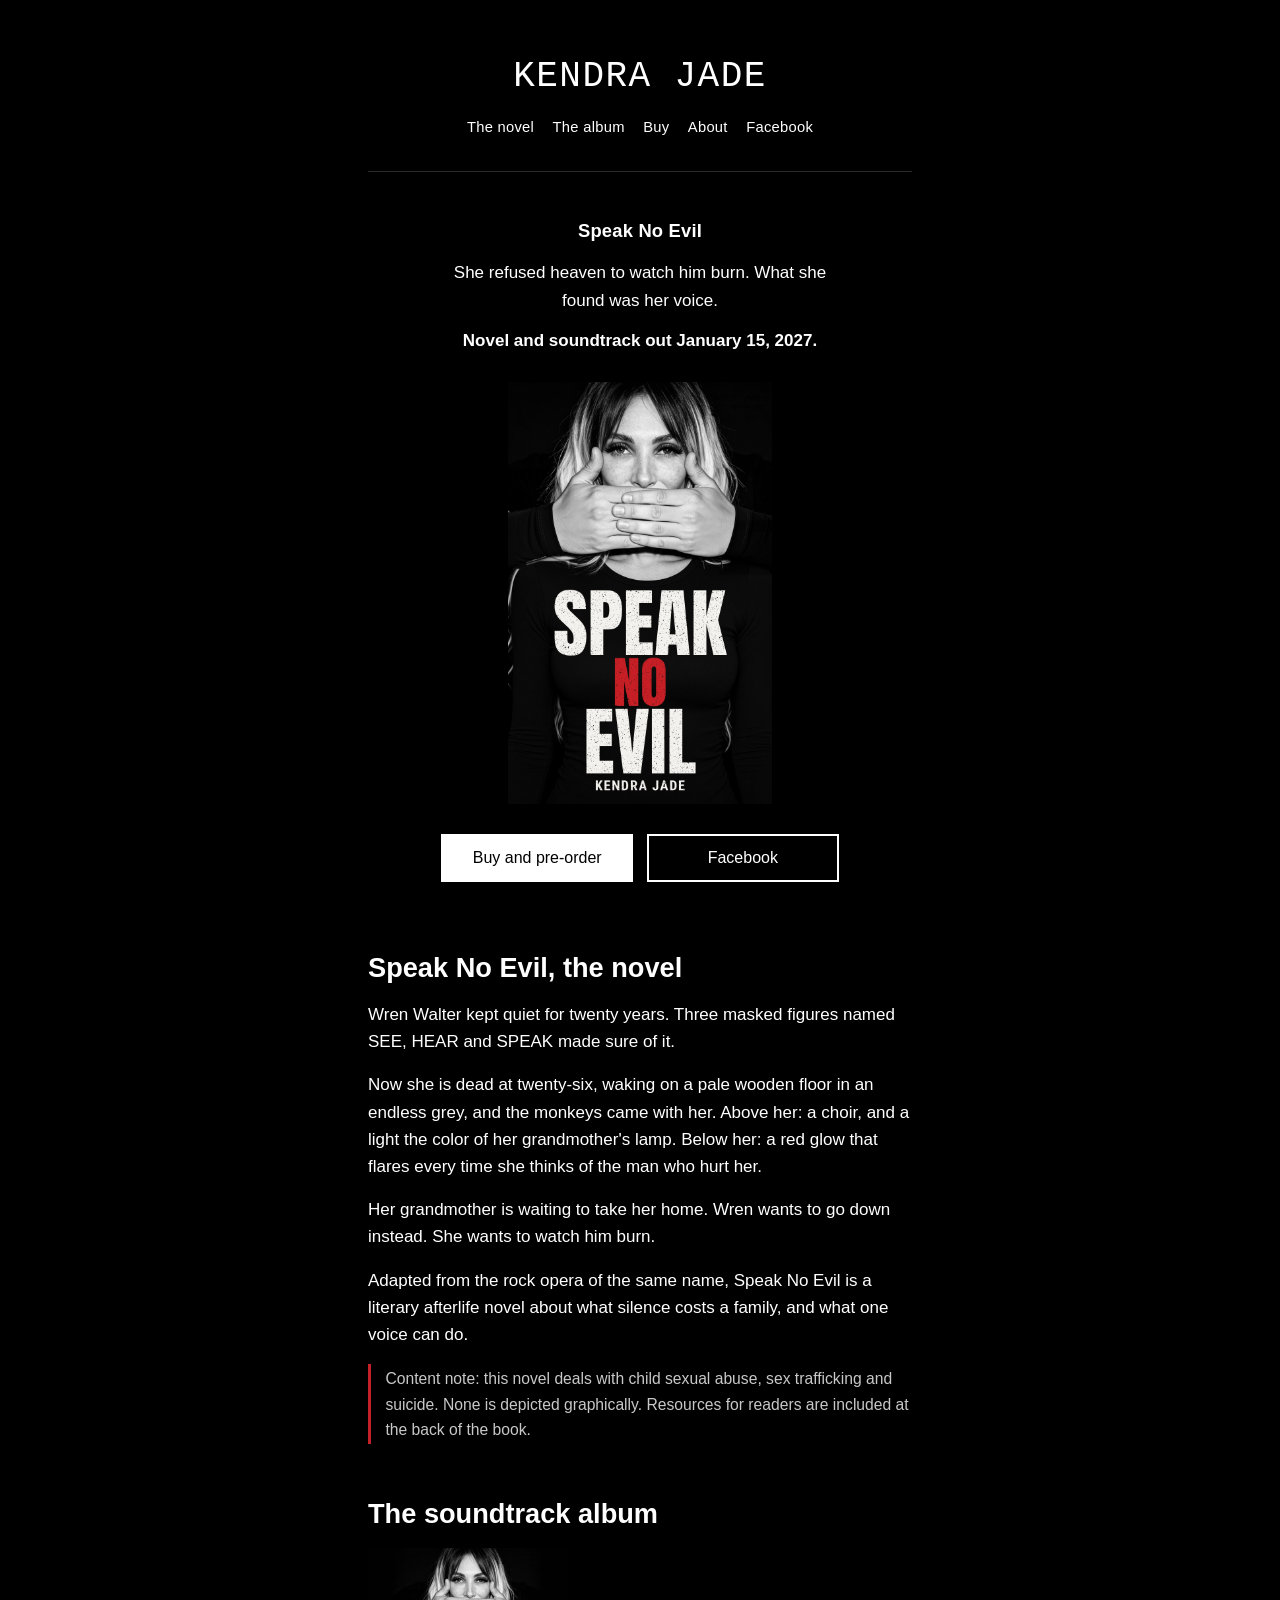
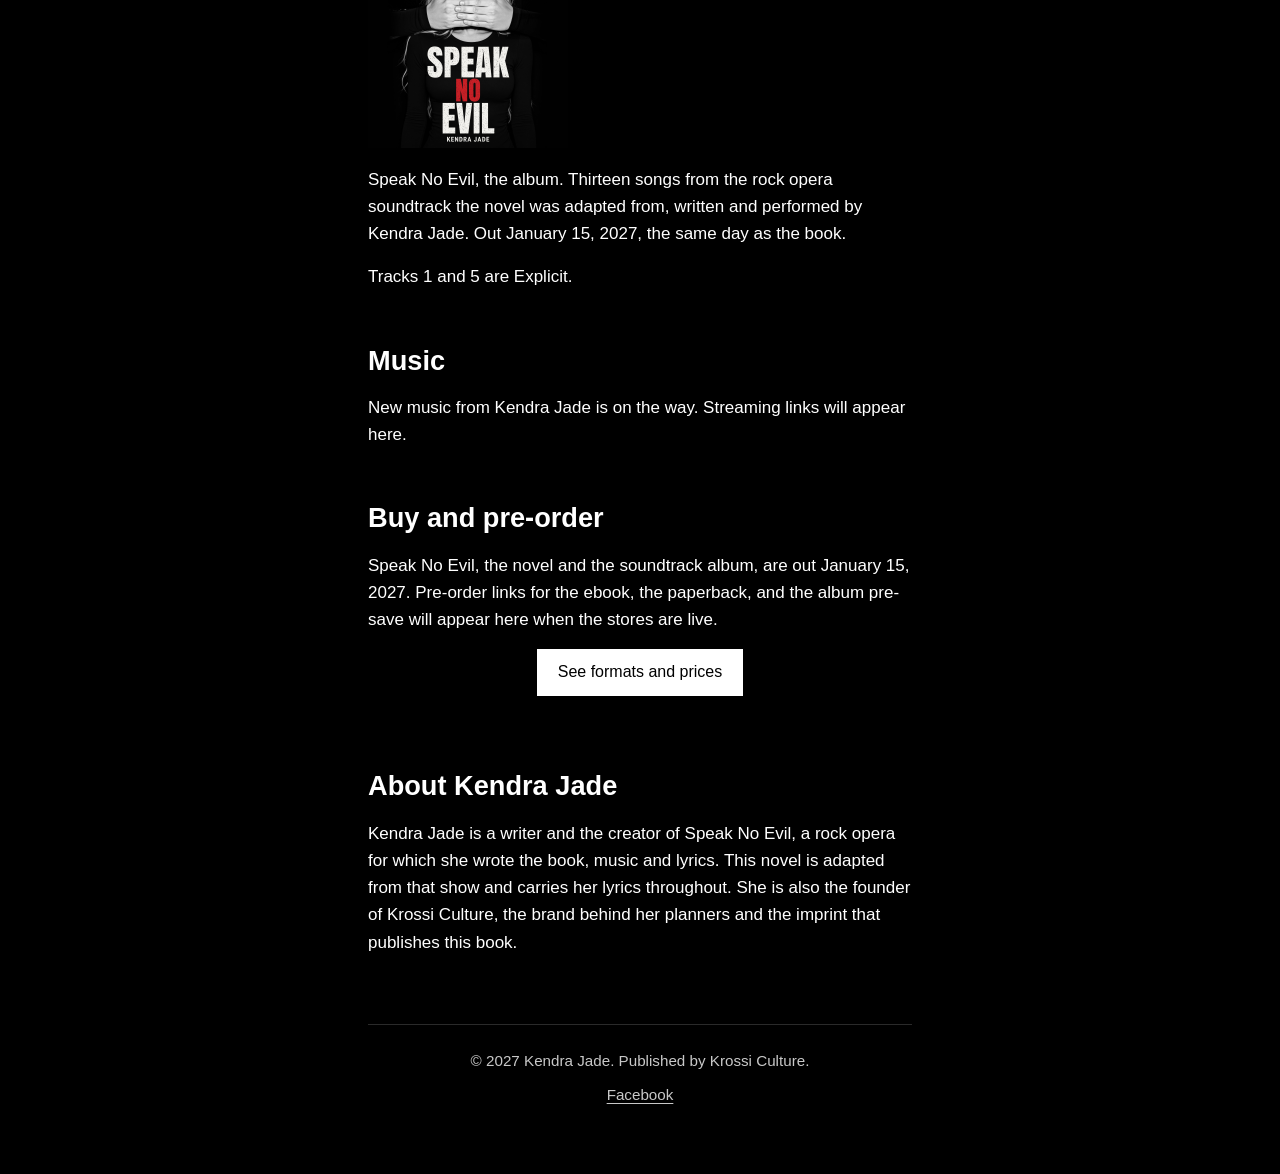
==== index.html @ 90886db9 "Add the Kendra Jade Speak No Evil static site" ====
<!DOCTYPE html>
<html lang="en">
<head>
  <meta charset="utf-8">
  <meta name="viewport" content="width=device-width, initial-scale=1">
  <title>Kendra Jade | Speak No Evil, Novel and Soundtrack</title>
  <meta name="description" content="Speak No Evil by Kendra Jade: a literary afterlife novel and the rock opera soundtrack album it came from. Ebook, paperback and album out January 15, 2027.">
  <meta name="author" content="Kendra Jade">
  <link rel="canonical" href="https://kendrajadeofficial.com/">

  <meta property="og:site_name" content="Kendra Jade | Speak No Evil, Novel and Soundtrack">
  <meta property="og:title" content="Kendra Jade | Speak No Evil, Novel and Soundtrack">
  <meta property="og:type" content="website">
  <meta property="og:description" content="Speak No Evil by Kendra Jade: a literary afterlife novel and the rock opera soundtrack album it came from. Ebook, paperback and album out January 15, 2027.">
  <meta property="og:url" content="https://kendrajadeofficial.com/">
  <meta property="og:image" content="https://kendrajadeofficial.com/images/og-image.jpg">
  <meta property="og:image:type" content="image/jpeg">
  <meta property="og:image:width" content="1200">
  <meta property="og:image:height" content="630">
  <meta property="og:image:alt" content="Book cover for Speak No Evil by Kendra Jade: a black-and-white photo of a woman in a black long-sleeve top with her hands over her mouth, and a red NO.">
  <meta property="og:locale" content="en_US">

  <meta name="twitter:card" content="summary_large_image">
  <meta name="twitter:title" content="Kendra Jade | Speak No Evil, Novel and Soundtrack">
  <meta name="twitter:description" content="Speak No Evil by Kendra Jade: a literary afterlife novel and the rock opera soundtrack album it came from. Ebook, paperback and album out January 15, 2027.">
  <meta name="twitter:image" content="https://kendrajadeofficial.com/images/og-image.jpg">
  <meta name="twitter:image:alt" content="Book cover for Speak No Evil by Kendra Jade: a black-and-white photo of a woman in a black long-sleeve top with her hands over her mouth, and a red NO.">

  <link rel="icon" href="favicon.ico" sizes="any">
  <link rel="icon" href="images/favicon.svg" type="image/svg+xml">
  <link rel="icon" href="images/favicon-32.png" type="image/png" sizes="32x32">
  <link rel="apple-touch-icon" href="images/apple-touch-icon.png">
  <link rel="manifest" href="site.webmanifest">
  <meta name="theme-color" content="#000000">

  <link rel="stylesheet" href="css/styles.css">

  <script type="application/ld+json">
  {
    "@context": "https://schema.org",
    "@graph": [
      {
        "@type": "Person",
        "@id": "https://kendrajadeofficial.com/#kendra-jade",
        "name": "Kendra Jade",
        "jobTitle": "Writer",
        "description": "Kendra Jade is a writer and the creator of Speak No Evil, a rock opera for which she wrote the book, music and lyrics.",
        "url": "https://kendrajadeofficial.com/",
        "sameAs": [
          "https://www.facebook.com/kendrajadeofficial"
        ],
        "worksFor": {
          "@id": "https://kendrajadeofficial.com/#krossi-culture"
        }
      },
      {
        "@type": "Organization",
        "@id": "https://kendrajadeofficial.com/#krossi-culture",
        "name": "Krossi Culture",
        "url": "https://kendrajadeofficial.com/"
      },
      {
        "@type": "Book",
        "@id": "https://kendrajadeofficial.com/#book",
        "name": "Speak No Evil",
        "author": {
          "@id": "https://kendrajadeofficial.com/#kendra-jade"
        },
        "publisher": {
          "@id": "https://kendrajadeofficial.com/#krossi-culture"
        },
        "datePublished": "2027-01-15",
        "inLanguage": "en",
        "bookFormat": ["EBook", "Paperback"],
        "genre": [
          "Literary fiction",
          "Visionary and metaphysical fiction"
        ],
        "description": "A literary afterlife novel about what silence costs a family, and what one voice can do. Adapted from the rock opera of the same name by Kendra Jade.",
        "image": "https://kendrajadeofficial.com/images/cover.jpg",
        "url": "https://kendrajadeofficial.com/"
      },
      {
        "@type": "MusicAlbum",
        "@id": "https://kendrajadeofficial.com/#album",
        "name": "Speak No Evil",
        "byArtist": {
          "@id": "https://kendrajadeofficial.com/#kendra-jade"
        },
        "datePublished": "2027-01-15",
        "numTracks": 13,
        "inLanguage": "en",
        "description": "Thirteen songs from the rock opera soundtrack the novel was adapted from, written and performed by Kendra Jade.",
        "image": "https://kendrajadeofficial.com/images/album.jpg",
        "url": "https://kendrajadeofficial.com/#album",
        "albumRelease": {
          "@type": "MusicRelease",
          "name": "Speak No Evil",
          "datePublished": "2027-01-15"
        }
      },
      {
        "@type": "WebSite",
        "@id": "https://kendrajadeofficial.com/#website",
        "name": "Kendra Jade | Speak No Evil, Novel and Soundtrack",
        "url": "https://kendrajadeofficial.com/",
        "publisher": {
          "@id": "https://kendrajadeofficial.com/#kendra-jade"
        },
        "inLanguage": "en"
      },
      {
        "@type": "WebPage",
        "@id": "https://kendrajadeofficial.com/#webpage",
        "url": "https://kendrajadeofficial.com/",
        "name": "Kendra Jade | Speak No Evil, Novel and Soundtrack",
        "isPartOf": {
          "@id": "https://kendrajadeofficial.com/#website"
        },
        "about": [
          { "@id": "https://kendrajadeofficial.com/#book" },
          { "@id": "https://kendrajadeofficial.com/#album" },
          { "@id": "https://kendrajadeofficial.com/#kendra-jade" }
        ],
        "description": "Speak No Evil by Kendra Jade: a literary afterlife novel and the rock opera soundtrack album it came from. Ebook, paperback and album out January 15, 2027.",
        "primaryImageOfPage": {
          "@type": "ImageObject",
          "url": "https://kendrajadeofficial.com/images/og-image.jpg"
        }
      }
    ]
  }
  </script>
</head>
<body>
  <a class="skip" href="#main">Skip to content</a>
  <div class="wrap">
    <header class="site-header">
      <a class="logo" href="./">Kendra Jade</a>
      <nav class="nav" aria-label="Primary">
        <a href="#novel">The novel</a>
        <a href="#album">The album</a>
        <a href="shop/">Buy</a>
        <a href="#about">About</a>
        <a href="https://www.facebook.com/kendrajadeofficial" rel="me noopener noreferrer" target="_blank">Facebook</a>
      </nav>
    </header>

    <main id="main">
      <header class="hero">
        <h1>Speak No Evil</h1>
        <p class="tagline">She refused heaven to watch him burn. What she found was her voice.</p>
        <p class="date-line">Novel and soundtrack out January 15, 2027.</p>
        <figure class="cover">
          <img src="images/cover.jpg" width="1600" height="2560" alt="Book cover for Speak No Evil by Kendra Jade: a black-and-white photo of a woman in a black long-sleeve top with her hands over her mouth, and a red NO.">
        </figure>
      </header>

      <div class="actions">
        <a class="btn" href="shop/">Buy and pre-order</a>
        <a class="btn btn-ghost" href="https://www.facebook.com/kendrajadeofficial" rel="me noopener noreferrer" target="_blank">Facebook</a>
      </div>

      <section id="novel" aria-labelledby="novel-title">
        <h2 id="novel-title">Speak No Evil, the novel</h2>
        <p>Wren Walter kept quiet for twenty years. Three masked figures named SEE, HEAR and SPEAK made sure of it.</p>
        <p>Now she is dead at twenty-six, waking on a pale wooden floor in an endless grey, and the monkeys came with her. Above her: a choir, and a light the color of her grandmother's lamp. Below her: a red glow that flares every time she thinks of the man who hurt her.</p>
        <p>Her grandmother is waiting to take her home. Wren wants to go down instead. She wants to watch him burn.</p>
        <p>Adapted from the rock opera of the same name, Speak No Evil is a literary afterlife novel about what silence costs a family, and what one voice can do.</p>
        <p class="note">Content note: this novel deals with child sexual abuse, sex trafficking and suicide. None is depicted graphically. Resources for readers are included at the back of the book.</p>
      </section>

      <section id="album" aria-labelledby="album-title">
        <h2 id="album-title">The soundtrack album</h2>
        <div class="album-block">
          <img class="album-art" src="images/album.jpg" width="1600" height="1600" alt="Album cover for Speak No Evil by Kendra Jade: a black-and-white photo of a woman in a black long-sleeve top with her hands over her mouth, and a red NO.">
          <div>
            <p>Speak No Evil, the album. Thirteen songs from the rock opera soundtrack the novel was adapted from, written and performed by Kendra Jade. Out January 15, 2027, the same day as the book.</p>
            <p>Tracks 1 and 5 are Explicit.</p>
          </div>
        </div>
      </section>

      <section id="music" aria-labelledby="music-title">
        <h2 id="music-title">Music</h2>
        <p>New music from Kendra Jade is on the way. Streaming links will appear here.</p>
      </section>

      <section id="buy" aria-labelledby="buy-title">
        <h2 id="buy-title">Buy and pre-order</h2>
        <p>Speak No Evil, the novel and the soundtrack album, are out January 15, 2027. Pre-order links for the ebook, the paperback, and the album pre-save will appear here when the stores are live.</p>
        <div class="actions">
          <a class="btn" href="shop/">See formats and prices</a>
        </div>
      </section>

      <section id="about" aria-labelledby="about-title">
        <h2 id="about-title">About Kendra Jade</h2>
        <p>Kendra Jade is a writer and the creator of Speak No Evil, a rock opera for which she wrote the book, music and lyrics. This novel is adapted from that show and carries her lyrics throughout. She is also the founder of Krossi Culture, the brand behind her planners and the imprint that publishes this book.</p>
      </section>
    </main>

    <footer class="site-footer">
      <p>&copy; 2027 Kendra Jade. Published by Krossi Culture.</p>
      <p><a href="https://www.facebook.com/kendrajadeofficial" rel="me noopener noreferrer" target="_blank">Facebook</a></p>
    </footer>
  </div>
</body>
</html>
---- css/styles.css ----
/* Kendra Jade, Speak No Evil. Static site. No build step. */
:root {
  --bg: #000000;
  --fg: #ffffff;
  --muted: #c8c8c8;
  --rule: #2a2a2a;
  --accent: #c42027;
  --btn-bg: #ffffff;
  --btn-fg: #000000;
  --font-display: "Lucida Console", "Courier New", ui-monospace, monospace;
  --font-body: -apple-system, BlinkMacSystemFont, "Segoe UI", Roboto, "Helvetica Neue", Arial, sans-serif, "Apple Color Emoji", "Segoe UI Emoji";
  --measure: 38rem;
  --cover-width: 15.5rem;
  --pad-x: 1.5rem;
  --pad-y: 3rem;
}

*,
*::before,
*::after {
  box-sizing: border-box;
}

html {
  font-size: 100%;
  -webkit-text-size-adjust: 100%;
  scroll-behavior: smooth;
}

body {
  margin: 0;
  background: var(--bg);
  color: var(--fg);
  font-family: var(--font-body);
  font-size: 1.0625rem;
  line-height: 1.6;
  min-height: 100vh;
}

img {
  max-width: 100%;
  height: auto;
  display: block;
}

a {
  color: var(--fg);
  text-underline-offset: 0.18em;
}

a:hover {
  color: var(--accent);
}

a:focus-visible,
button:focus-visible {
  outline: 2px solid var(--fg);
  outline-offset: 3px;
}

.skip {
  position: absolute;
  left: 0.75rem;
  top: -6rem;
  background: var(--fg);
  color: var(--bg);
  padding: 0.5rem 0.85rem;
  z-index: 20;
}

.skip:focus {
  top: 0.75rem;
}

.wrap {
  width: 100%;
  max-width: var(--measure);
  margin: 0 auto;
  padding: var(--pad-y) var(--pad-x);
}

.site-header {
  display: flex;
  flex-direction: column;
  align-items: center;
  gap: 1.15rem;
  padding-bottom: 2rem;
  border-bottom: 1px solid var(--rule);
}

.logo {
  font-family: var(--font-display);
  font-size: clamp(1.65rem, 6vw, 2.25rem);
  font-weight: 400;
  letter-spacing: 0.04em;
  text-decoration: none;
  text-transform: uppercase;
  color: var(--fg);
  line-height: 1.15;
  text-align: center;
}

.logo:hover {
  color: var(--fg);
}

.nav {
  display: flex;
  flex-wrap: wrap;
  justify-content: center;
  gap: 0.35rem 1.15rem;
  font-size: 0.92rem;
}

.nav a {
  text-decoration: none;
  letter-spacing: 0.02em;
}

.nav a:hover,
.nav a[aria-current="page"] {
  text-decoration: underline;
}

.hero {
  display: flex;
  flex-direction: column;
  align-items: center;
  text-align: center;
  padding: 2.75rem 0 0.5rem;
  gap: 0.85rem;
}

.hero h1 {
  margin: 0;
  font-family: var(--font-body);
  font-size: 1.15rem;
  font-weight: 600;
  letter-spacing: 0.01em;
}

.tagline {
  margin: 0;
  max-width: 26rem;
}

.date-line {
  margin: 0;
  font-weight: 600;
}

.cover {
  width: var(--cover-width);
  margin: 0.85rem auto 0.4rem;
}

.cover img {
  width: 100%;
  box-shadow: 0 12px 40px rgba(0, 0, 0, 0.55);
}

.actions {
  display: flex;
  flex-direction: column;
  align-items: center;
  gap: 0.85rem;
  margin: 1rem 0 2.25rem;
}

.btn {
  display: inline-block;
  background: var(--btn-bg);
  color: var(--btn-fg);
  text-decoration: none;
  font-size: 1rem;
  line-height: 1.3;
  padding: 0.7rem 1.2rem;
  border: 2px solid var(--btn-bg);
  min-width: 12rem;
  text-align: center;
}

.btn:hover {
  background: transparent;
  color: var(--fg);
}

.btn-ghost {
  background: transparent;
  color: var(--fg);
  border-color: var(--fg);
}

.btn-ghost:hover {
  background: var(--fg);
  color: var(--bg);
}

.btn[aria-disabled="true"],
.soon-btn {
  display: inline-block;
  background: #1a1a1a;
  color: #d0d0d0;
  border: 2px solid #444;
  padding: 0.7rem 1.2rem;
  min-width: 12rem;
  text-align: center;
  cursor: default;
}

section {
  padding: 2rem 0 0.25rem;
}

section h2 {
  margin: 0 0 1rem;
  font-size: 1.7rem;
  line-height: 1.3;
  font-weight: 650;
}

section h3 {
  margin: 1.75rem 0 0.6rem;
  font-size: 1.15rem;
  line-height: 1.35;
}

section p {
  margin: 0 0 1rem;
}

.note {
  color: var(--muted);
  font-size: 0.98rem;
  border-left: 3px solid var(--accent);
  padding: 0.15rem 0 0.15rem 0.9rem;
}

.album-block {
  display: flex;
  flex-direction: column;
  align-items: flex-start;
  gap: 1.15rem;
}

.album-art {
  width: 12.5rem;
  max-width: 70%;
}

.formats {
  display: grid;
  gap: 0.25rem 1rem;
}

.format {
  padding: 1.25rem 0 0.5rem;
  border-top: 1px solid var(--rule);
}

.format:first-of-type {
  border-top: 0;
  padding-top: 0.25rem;
}

.format .meta {
  color: var(--muted);
  margin-bottom: 0.85rem;
}

.soon-list {
  list-style: none;
  margin: 0;
  padding: 0;
  display: flex;
  flex-direction: column;
  gap: 0.6rem;
  align-items: flex-start;
}

.site-footer {
  margin-top: 3rem;
  padding-top: 1.5rem;
  border-top: 1px solid var(--rule);
  text-align: center;
  color: var(--muted);
  font-size: 0.95rem;
}

.site-footer p {
  margin: 0 0 0.65rem;
}

.site-footer a {
  color: var(--muted);
}

.site-footer a:hover {
  color: var(--fg);
}

.not-found {
  text-align: center;
  padding: 4rem 0 2rem;
}

.not-found h1 {
  font-size: 1.8rem;
  margin: 0 0 1rem;
}

@media (min-width: 640px) {
  :root {
    --pad-x: 2rem;
    --pad-y: 3.5rem;
    --cover-width: 16.5rem;
  }

  .actions {
    flex-direction: row;
    justify-content: center;
  }

  .soon-list {
    flex-direction: row;
    flex-wrap: wrap;
  }
}

@media (max-width: 360px) {
  :root {
    --pad-x: 1.15rem;
    --cover-width: 13.5rem;
  }

  section h2 {
    font-size: 1.45rem;
  }
}
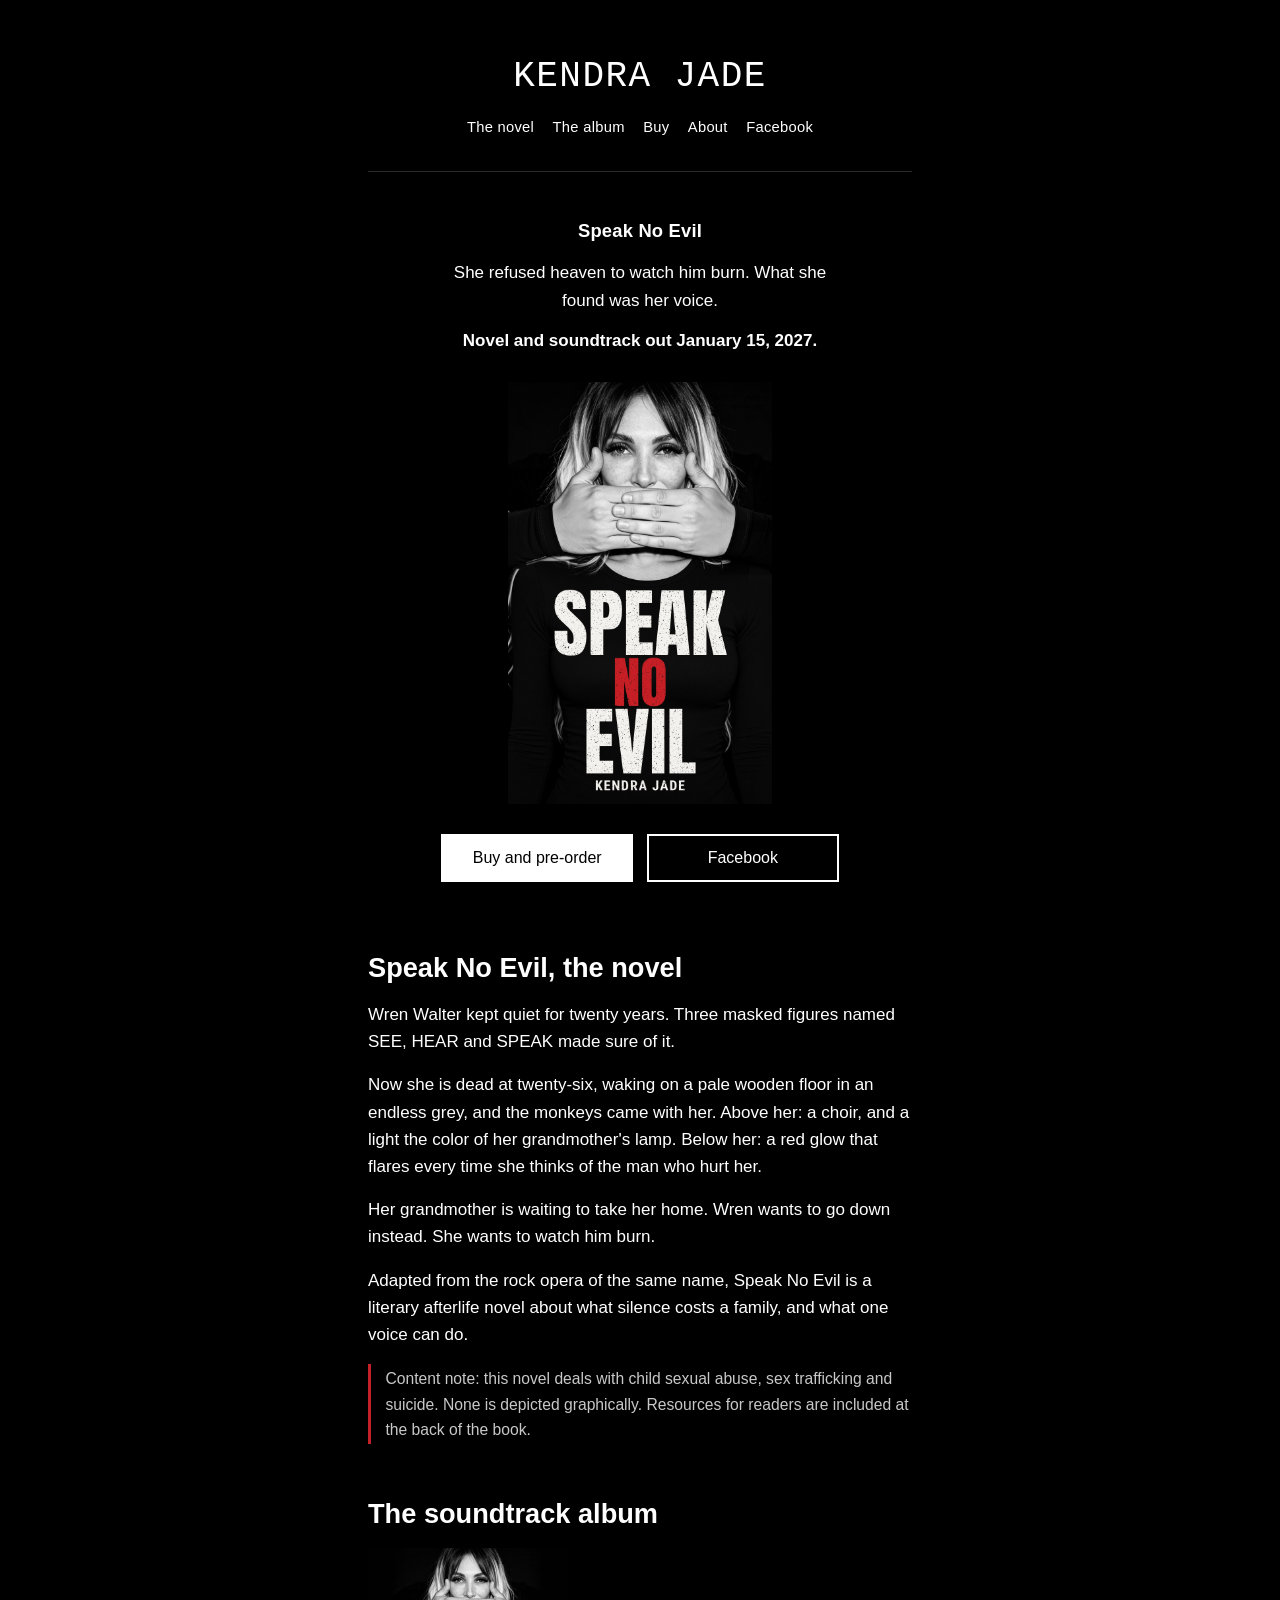
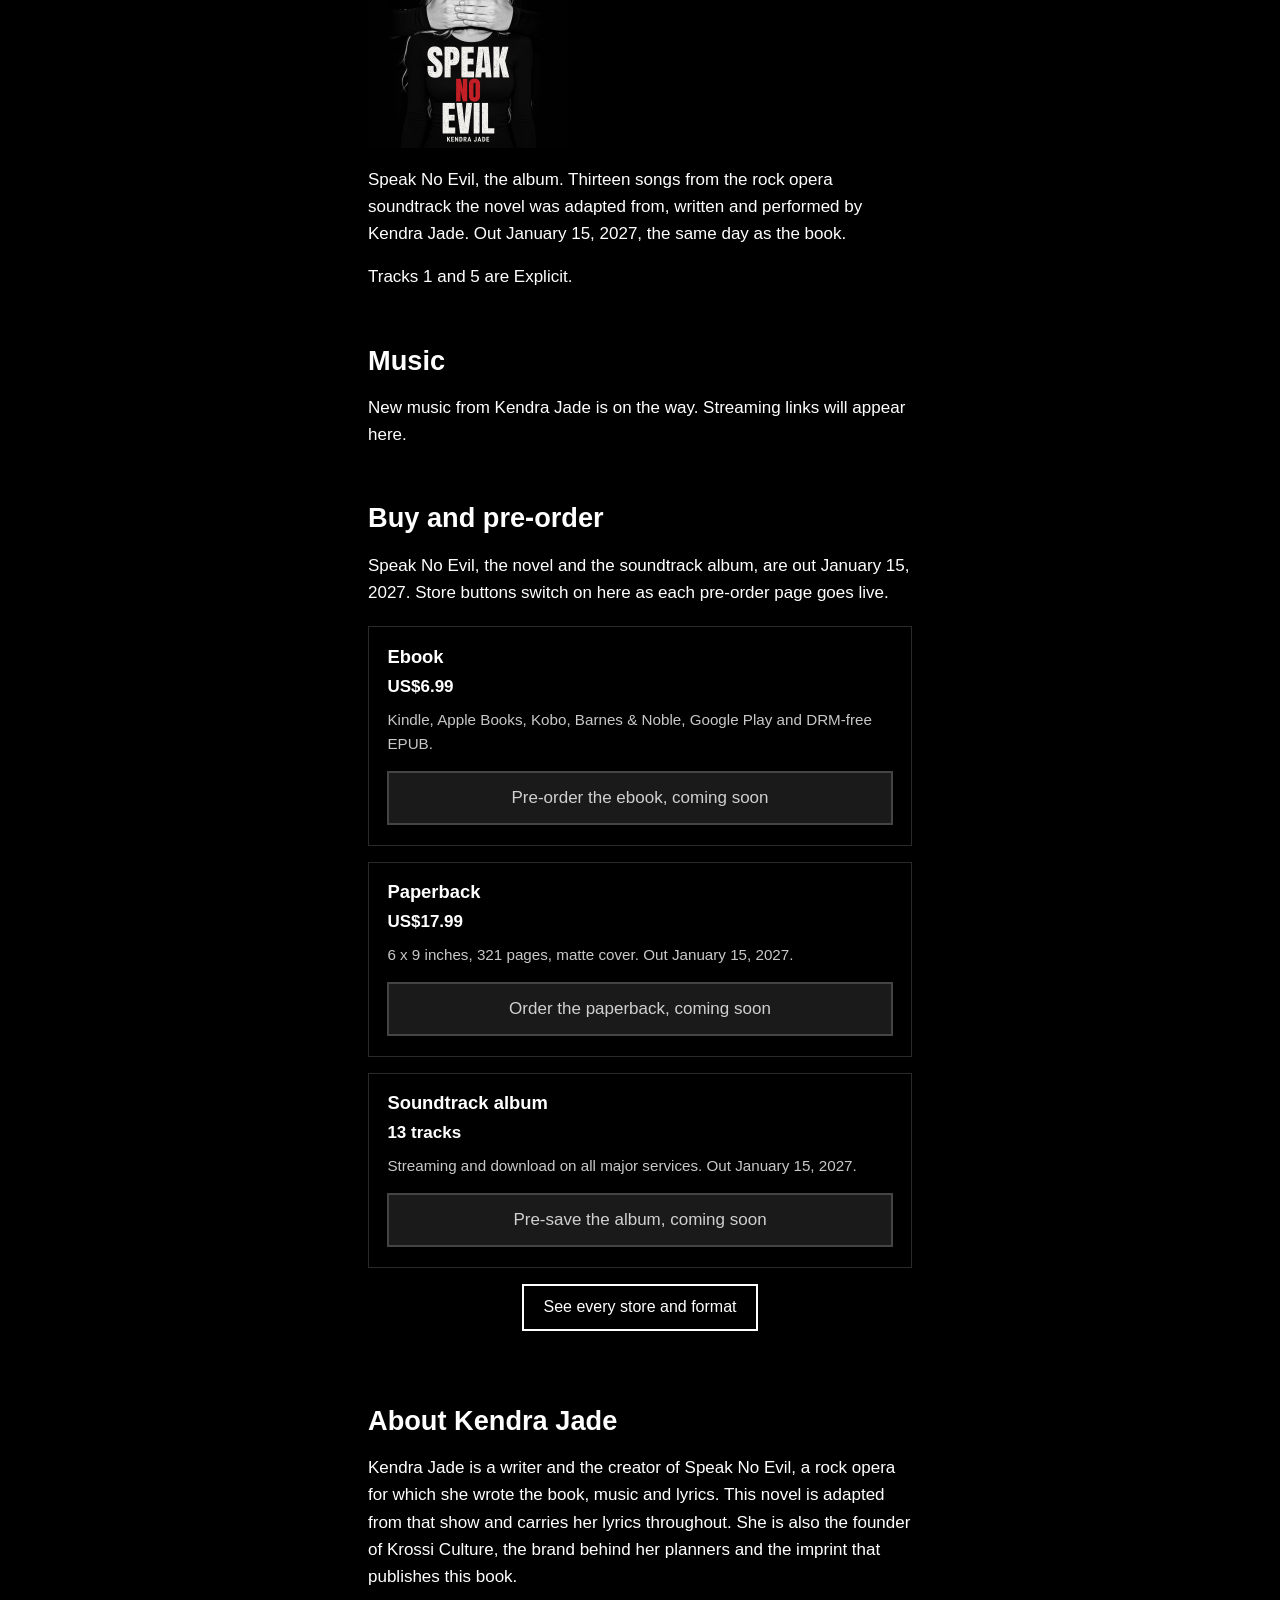
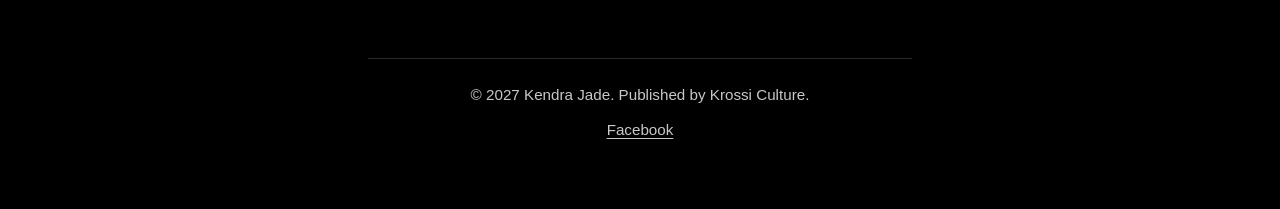
==== commit a571319b: "Add Buy and pre-order cards with coming-soon buttons to the home page" ====
--- a/index.html
+++ b/index.html
@@ -188,9 +188,29 @@
 
       <section id="buy" aria-labelledby="buy-title">
         <h2 id="buy-title">Buy and pre-order</h2>
-        <p>Speak No Evil, the novel and the soundtrack album, are out January 15, 2027. Pre-order links for the ebook, the paperback, and the album pre-save will appear here when the stores are live.</p>
+        <p>Speak No Evil, the novel and the soundtrack album, are out January 15, 2027. Store buttons switch on here as each pre-order page goes live.</p>
+        <div class="buy-grid">
+          <article class="buy-card" aria-labelledby="home-ebook-title">
+            <h3 id="home-ebook-title">Ebook</h3>
+            <p class="price">US$6.99</p>
+            <p class="meta">Kindle, Apple Books, Kobo, Barnes &amp; Noble, Google Play and DRM-free EPUB.</p>
+            <span class="soon-btn" aria-disabled="true">Pre-order the ebook, coming soon</span>
+          </article>
+          <article class="buy-card" aria-labelledby="home-paperback-title">
+            <h3 id="home-paperback-title">Paperback</h3>
+            <p class="price">US$17.99</p>
+            <p class="meta">6 x 9 inches, 321 pages, matte cover. Out January 15, 2027.</p>
+            <span class="soon-btn" aria-disabled="true">Order the paperback, coming soon</span>
+          </article>
+          <article class="buy-card" aria-labelledby="home-album-title">
+            <h3 id="home-album-title">Soundtrack album</h3>
+            <p class="price">13 tracks</p>
+            <p class="meta">Streaming and download on all major services. Out January 15, 2027.</p>
+            <span class="soon-btn" aria-disabled="true">Pre-save the album, coming soon</span>
+          </article>
+        </div>
         <div class="actions">
-          <a class="btn" href="shop/">See formats and prices</a>
+          <a class="btn btn-ghost" href="shop/">See every store and format</a>
         </div>
       </section>
 
--- a/css/styles.css
+++ b/css/styles.css
@@ -278,6 +278,38 @@
   align-items: flex-start;
 }
 
+.buy-grid {
+  display: grid;
+  gap: 1rem;
+  margin: 1.25rem 0 0.5rem;
+}
+
+.buy-card {
+  border: 1px solid var(--rule);
+  padding: 1.1rem 1.15rem 1.25rem;
+}
+
+.buy-card h3 {
+  margin: 0 0 0.2rem;
+}
+
+.buy-card .price {
+  margin: 0 0 0.5rem;
+  font-weight: 650;
+  color: var(--fg);
+}
+
+.buy-card .meta {
+  color: var(--muted);
+  font-size: 0.95rem;
+  margin: 0 0 0.9rem;
+}
+
+.buy-card .soon-btn {
+  width: 100%;
+  min-width: 0;
+}
+
 .site-footer {
   margin-top: 3rem;
   padding-top: 1.5rem;
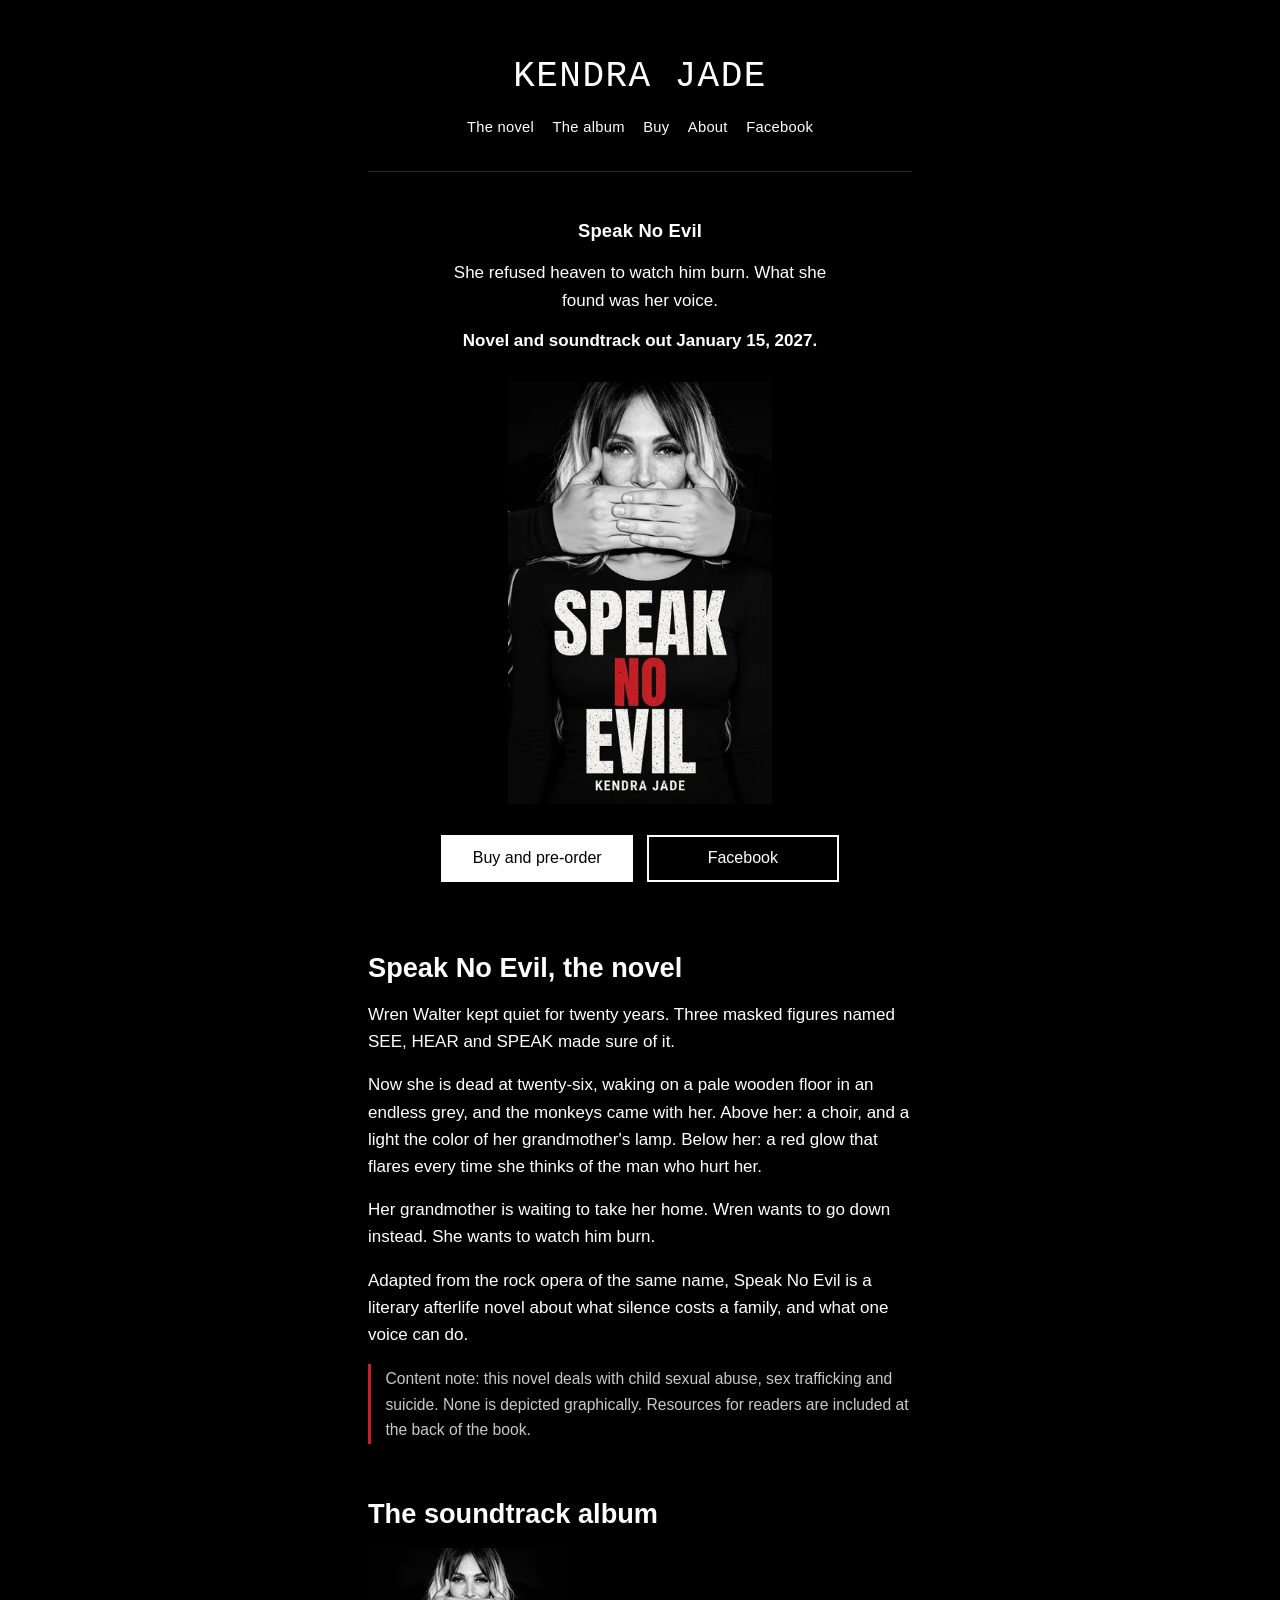
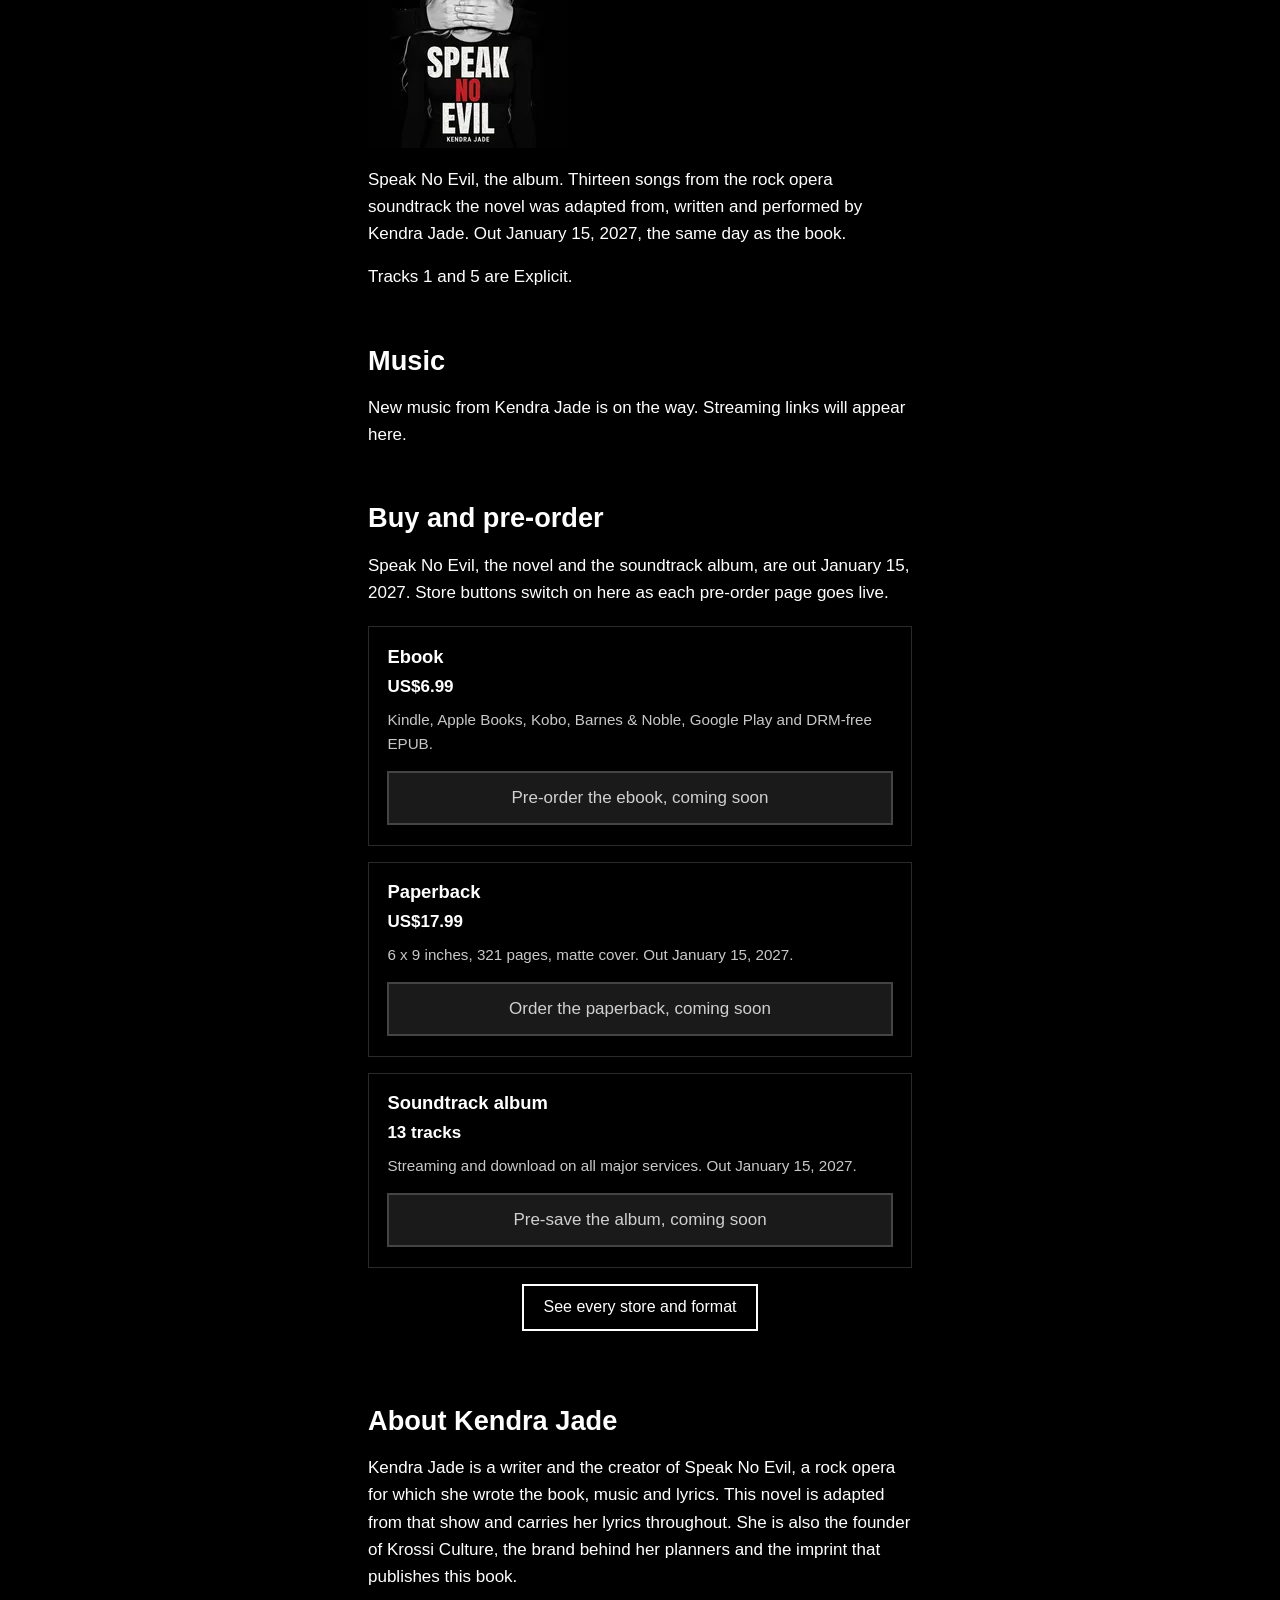
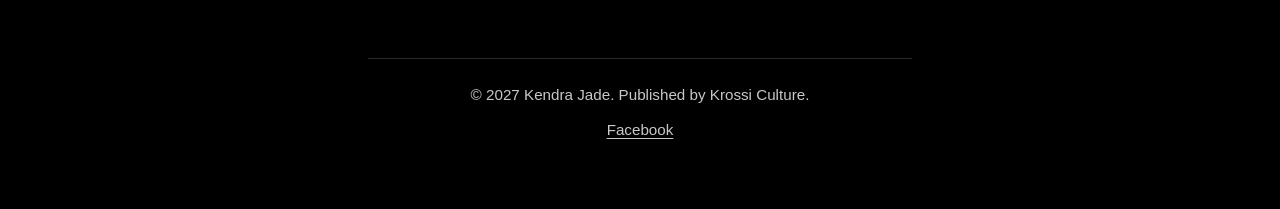
==== commit d025c699: "Technical SEO and performance: responsive WebP images, LCP preload, richer JSON-LD (offers, editions" ====
--- a/index.html
+++ b/index.html
@@ -6,7 +6,9 @@
   <title>Kendra Jade | Speak No Evil, Novel and Soundtrack</title>
   <meta name="description" content="Speak No Evil by Kendra Jade: a literary afterlife novel and the rock opera soundtrack album it came from. Ebook, paperback and album out January 15, 2027.">
   <meta name="author" content="Kendra Jade">
+  <meta name="robots" content="index, follow, max-image-preview:large, max-snippet:-1, max-video-preview:-1">
   <link rel="canonical" href="https://kendrajadeofficial.com/">
+  <link rel="preload" as="image" type="image/webp" imagesrcset="images/cover-360.webp 360w, images/cover-540.webp 540w, images/cover-800.webp 800w" imagesizes="(min-width: 640px) 16.5rem, (max-width: 360px) 13.5rem, 15.5rem" fetchpriority="high">
 
   <meta property="og:site_name" content="Kendra Jade | Speak No Evil, Novel and Soundtrack">
   <meta property="og:title" content="Kendra Jade | Speak No Evil, Novel and Soundtrack">
@@ -71,7 +73,47 @@
         },
         "datePublished": "2027-01-15",
         "inLanguage": "en",
-        "bookFormat": ["EBook", "Paperback"],
+        "bookFormat": ["https://schema.org/EBook", "https://schema.org/Paperback"],
+        "numberOfPages": 321,
+        "workExample": [
+          {
+            "@type": "Book",
+            "@id": "https://kendrajadeofficial.com/#ebook",
+            "name": "Speak No Evil (ebook)",
+            "bookFormat": "https://schema.org/EBook",
+            "datePublished": "2027-01-15",
+            "inLanguage": "en",
+            "author": { "@id": "https://kendrajadeofficial.com/#kendra-jade" },
+            "publisher": { "@id": "https://kendrajadeofficial.com/#krossi-culture" },
+            "offers": {
+              "@type": "Offer",
+              "price": "6.99",
+              "priceCurrency": "USD",
+              "availability": "https://schema.org/PreOrder",
+              "availabilityStarts": "2027-01-15",
+              "url": "https://kendrajadeofficial.com/shop/"
+            }
+          },
+          {
+            "@type": "Book",
+            "@id": "https://kendrajadeofficial.com/#paperback",
+            "name": "Speak No Evil (paperback)",
+            "bookFormat": "https://schema.org/Paperback",
+            "numberOfPages": 321,
+            "datePublished": "2027-01-15",
+            "inLanguage": "en",
+            "author": { "@id": "https://kendrajadeofficial.com/#kendra-jade" },
+            "publisher": { "@id": "https://kendrajadeofficial.com/#krossi-culture" },
+            "offers": {
+              "@type": "Offer",
+              "price": "17.99",
+              "priceCurrency": "USD",
+              "availability": "https://schema.org/PreOrder",
+              "availabilityStarts": "2027-01-15",
+              "url": "https://kendrajadeofficial.com/shop/"
+            }
+          }
+        ],
         "genre": [
           "Literary fiction",
           "Visionary and metaphysical fiction"
@@ -89,6 +131,8 @@
         },
         "datePublished": "2027-01-15",
         "numTracks": 13,
+        "genre": ["Rock opera", "Alternative rock"],
+        "albumProductionType": "https://schema.org/StudioAlbum",
         "inLanguage": "en",
         "description": "Thirteen songs from the rock opera soundtrack the novel was adapted from, written and performed by Kendra Jade.",
         "image": "https://kendrajadeofficial.com/images/album.jpg",
@@ -96,7 +140,8 @@
         "albumRelease": {
           "@type": "MusicRelease",
           "name": "Speak No Evil",
-          "datePublished": "2027-01-15"
+          "datePublished": "2027-01-15",
+          "releaseOf": { "@id": "https://kendrajadeofficial.com/#album" }
         }
       },
       {
@@ -152,7 +197,10 @@
         <p class="tagline">She refused heaven to watch him burn. What she found was her voice.</p>
         <p class="date-line">Novel and soundtrack out January 15, 2027.</p>
         <figure class="cover">
-          <img src="images/cover.jpg" width="1600" height="2560" alt="Book cover for Speak No Evil by Kendra Jade: a black-and-white photo of a woman in a black long-sleeve top with her hands over her mouth, and a red NO.">
+          <picture>
+            <source type="image/webp" srcset="images/cover-360.webp 360w, images/cover-540.webp 540w, images/cover-800.webp 800w" sizes="(min-width: 640px) 16.5rem, (max-width: 360px) 13.5rem, 15.5rem">
+            <img src="images/cover-540.jpg" width="540" height="864" fetchpriority="high" alt="Book cover for Speak No Evil by Kendra Jade: a black-and-white photo of a woman in a black long-sleeve top with her hands over her mouth, and a red NO.">
+          </picture>
         </figure>
       </header>
 
@@ -173,7 +221,10 @@
       <section id="album" aria-labelledby="album-title">
         <h2 id="album-title">The soundtrack album</h2>
         <div class="album-block">
-          <img class="album-art" src="images/album.jpg" width="1600" height="1600" alt="Album cover for Speak No Evil by Kendra Jade: a black-and-white photo of a woman in a black long-sleeve top with her hands over her mouth, and a red NO.">
+          <picture>
+            <source type="image/webp" srcset="images/album-200.webp 200w, images/album-400.webp 400w, images/album-600.webp 600w" sizes="12.5rem">
+            <img class="album-art" src="images/album-400.jpg" width="400" height="400" loading="lazy" decoding="async" alt="Album cover for Speak No Evil by Kendra Jade: a black-and-white photo of a woman in a black long-sleeve top with her hands over her mouth, and a red NO.">
+          </picture>
           <div>
             <p>Speak No Evil, the album. Thirteen songs from the rock opera soundtrack the novel was adapted from, written and performed by Kendra Jade. Out January 15, 2027, the same day as the book.</p>
             <p>Tracks 1 and 5 are Explicit.</p>
--- a/css/styles.css
+++ b/css/styles.css
@@ -243,9 +243,17 @@
   gap: 1.15rem;
 }
 
-.album-art {
+picture {
+  display: block;
+}
+
+.album-block picture {
   width: 12.5rem;
   max-width: 70%;
+}
+
+.album-art {
+  width: 100%;
 }
 
 .formats {
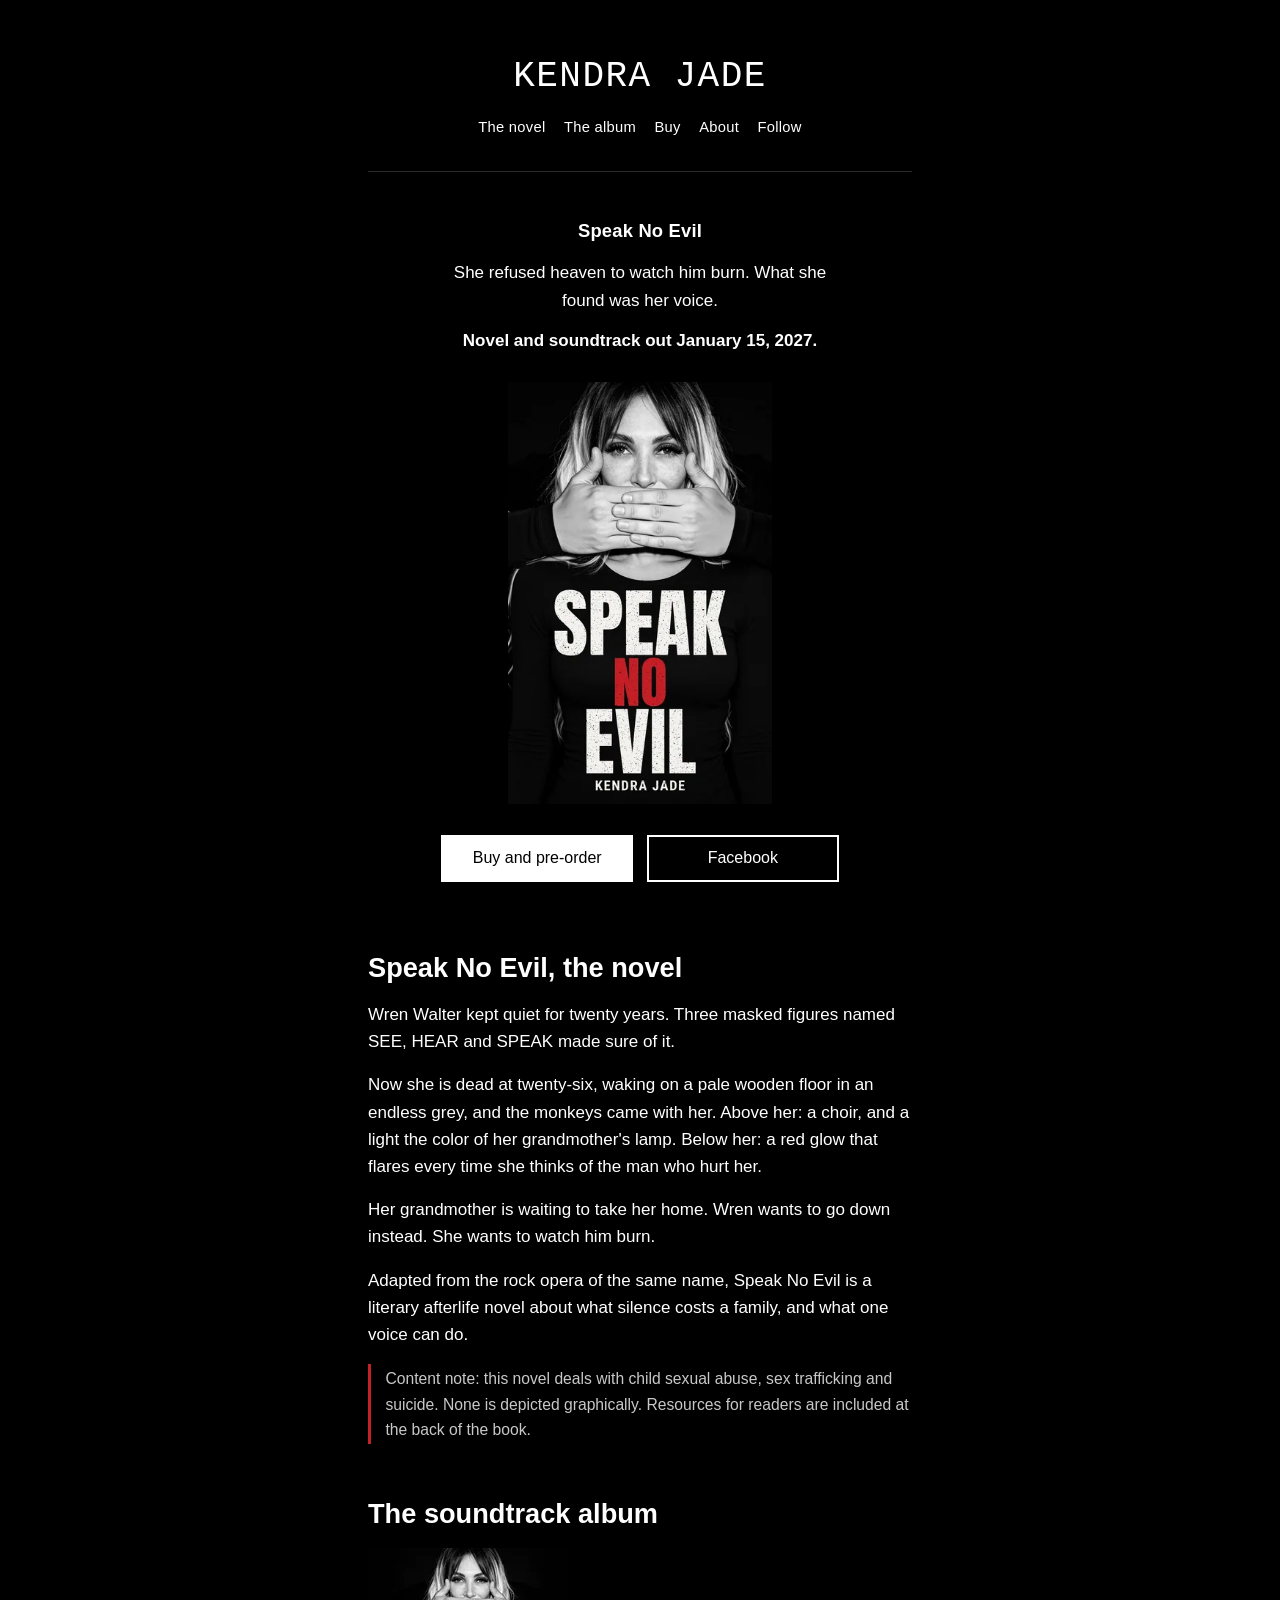
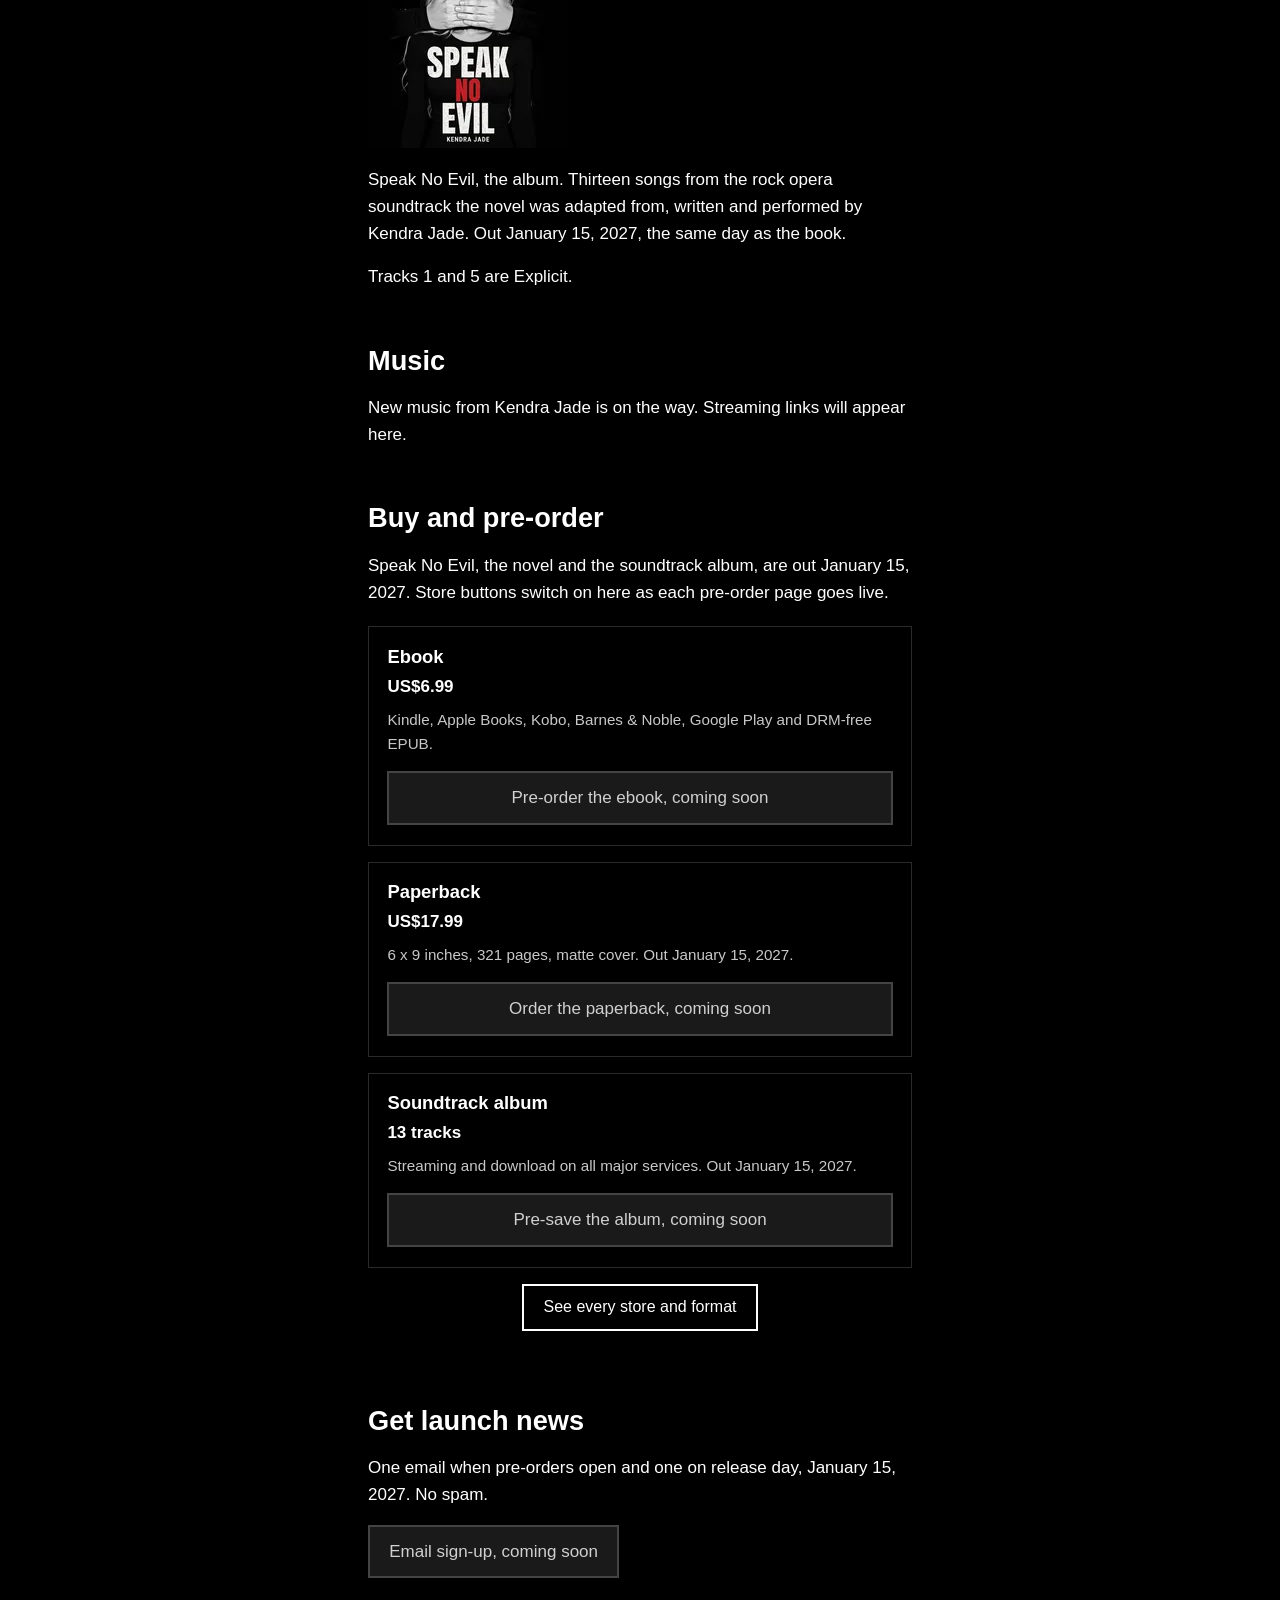
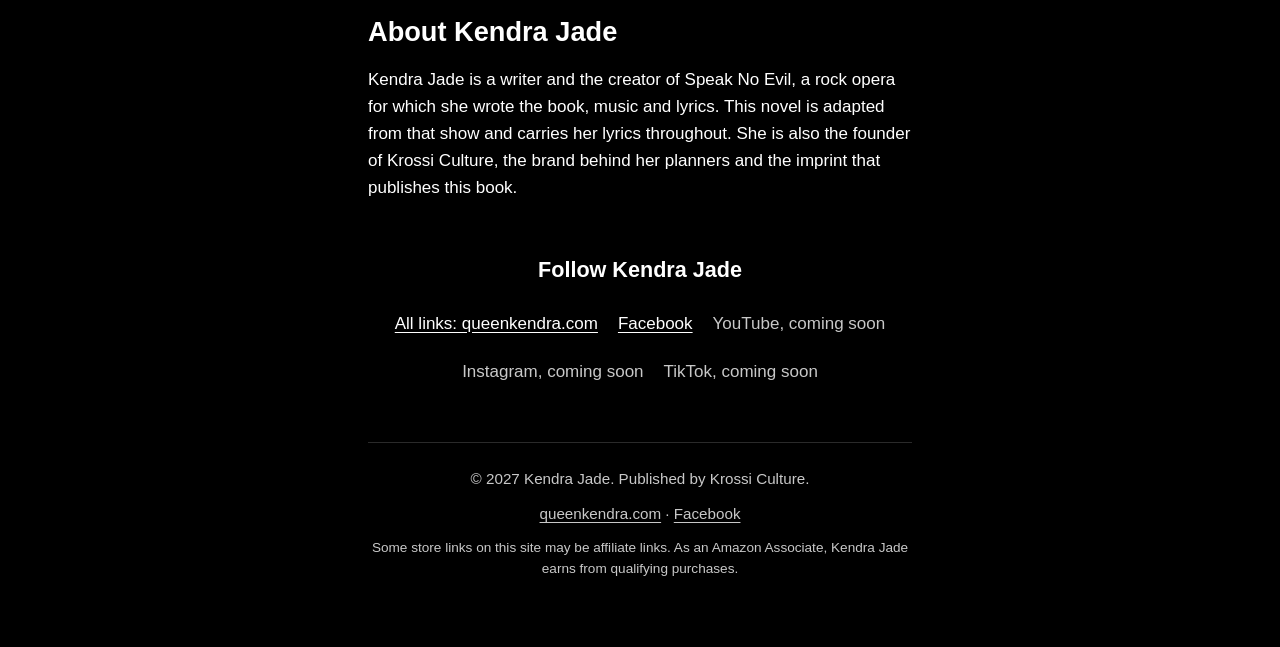
==== commit 8a2247b0: "DRAFT (not for main until Kendra OKs): Follow row with queenkendra.com hub, hidden-until-pre-order Y" ====
--- a/index.html
+++ b/index.html
@@ -49,7 +49,8 @@
         "description": "Kendra Jade is a writer and the creator of Speak No Evil, a rock opera for which she wrote the book, music and lyrics.",
         "url": "https://kendrajadeofficial.com/",
         "sameAs": [
-          "https://www.facebook.com/kendrajadeofficial"
+          "https://www.facebook.com/kendrajadeofficial",
+          "https://queenkendra.com/"
         ],
         "worksFor": {
           "@id": "https://kendrajadeofficial.com/#krossi-culture"
@@ -187,7 +188,7 @@
         <a href="#album">The album</a>
         <a href="shop/">Buy</a>
         <a href="#about">About</a>
-        <a href="https://www.facebook.com/kendrajadeofficial" rel="me noopener noreferrer" target="_blank">Facebook</a>
+        <a href="#follow">Follow</a>
       </nav>
     </header>
 
@@ -265,15 +266,39 @@
         </div>
       </section>
 
+      <section id="updates" aria-labelledby="updates-title">
+        <h2 id="updates-title">Get launch news</h2>
+        <p>One email when pre-orders open and one on release day, January 15, 2027. No spam.</p>
+        <!-- DRAFT: placeholder only. Replace with the free email form embed once Kendra picks the list (recommended: MailerLite free plan). Nothing is collected yet. -->
+        <span class="soon-btn" aria-disabled="true">Email sign-up, coming soon</span>
+      </section>
+
       <section id="about" aria-labelledby="about-title">
         <h2 id="about-title">About Kendra Jade</h2>
         <p>Kendra Jade is a writer and the creator of Speak No Evil, a rock opera for which she wrote the book, music and lyrics. This novel is adapted from that show and carries her lyrics throughout. She is also the founder of Krossi Culture, the brand behind her planners and the imprint that publishes this book.</p>
       </section>
+      <div id="follow">
+      <nav class="social" aria-label="Kendra Jade online">
+        <h2 class="social-title">Follow Kendra Jade</h2>
+        <ul class="social-list">
+          <li><a href="https://queenkendra.com/" rel="me noopener" target="_blank">All links: queenkendra.com</a></li>
+          <li><a href="https://www.facebook.com/kendrajadeofficial" rel="me noopener noreferrer" target="_blank">Facebook</a></li>
+          <!-- HIDDEN UNTIL PRE-ORDER: when each account goes public, swap the span for:
+               <a href="https://www.youtube.com/@kendrajadeofficial" rel="me noopener noreferrer" target="_blank">YouTube</a>
+               <a href="https://www.instagram.com/kendrajadeofficial/" rel="me noopener noreferrer" target="_blank">Instagram</a>
+               <a href="https://www.tiktok.com/@kendrajadeofficial" rel="me noopener noreferrer" target="_blank">TikTok</a> -->
+          <li><span class="soon-link" aria-disabled="true">YouTube, coming soon</span></li>
+          <li><span class="soon-link" aria-disabled="true">Instagram, coming soon</span></li>
+          <li><span class="soon-link" aria-disabled="true">TikTok, coming soon</span></li>
+        </ul>
+      </nav>
+      </div>
     </main>
 
     <footer class="site-footer">
       <p>&copy; 2027 Kendra Jade. Published by Krossi Culture.</p>
-      <p><a href="https://www.facebook.com/kendrajadeofficial" rel="me noopener noreferrer" target="_blank">Facebook</a></p>
+      <p><a href="https://queenkendra.com/" rel="me noopener" target="_blank">queenkendra.com</a> &middot; <a href="https://www.facebook.com/kendrajadeofficial" rel="me noopener noreferrer" target="_blank">Facebook</a></p>
+      <p class="disclosure">Some store links on this site may be affiliate links. As an Amazon Associate, Kendra Jade earns from qualifying purchases.</p>
     </footer>
   </div>
 </body>
--- a/css/styles.css
+++ b/css/styles.css
@@ -318,6 +318,41 @@
   min-width: 0;
 }
 
+.social {
+  padding: 2rem 0 0.25rem;
+  text-align: center;
+}
+
+.social-title {
+  margin: 0 0 1rem;
+  font-size: 1.35rem;
+}
+
+.social-list {
+  list-style: none;
+  margin: 0;
+  padding: 0;
+  display: flex;
+  flex-wrap: wrap;
+  justify-content: center;
+  gap: 0.6rem 1.25rem;
+}
+
+.social-list a,
+.soon-link {
+  display: inline-block;
+  padding: 0.35rem 0;
+  min-height: 24px;
+}
+
+.soon-link {
+  color: var(--muted);
+}
+
+.disclosure {
+  font-size: 0.85rem;
+}
+
 .site-footer {
   margin-top: 3rem;
   padding-top: 1.5rem;
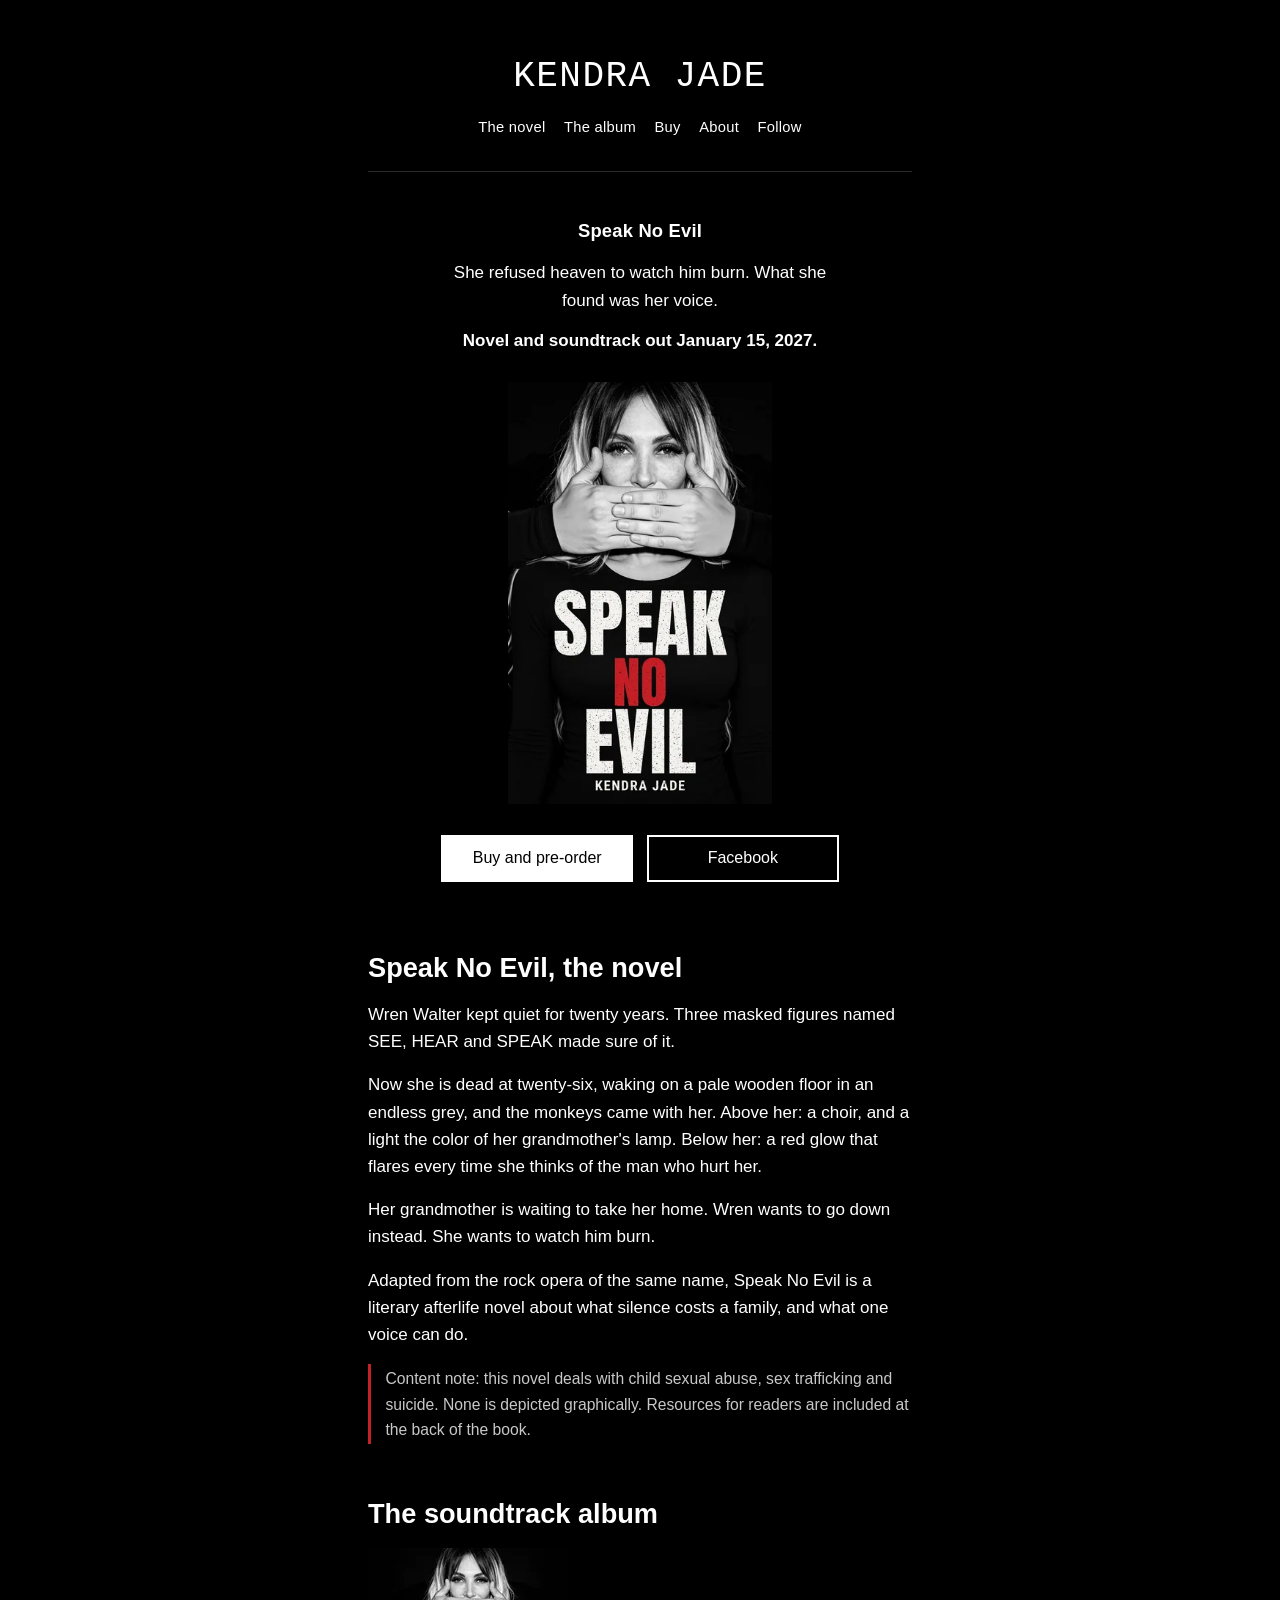
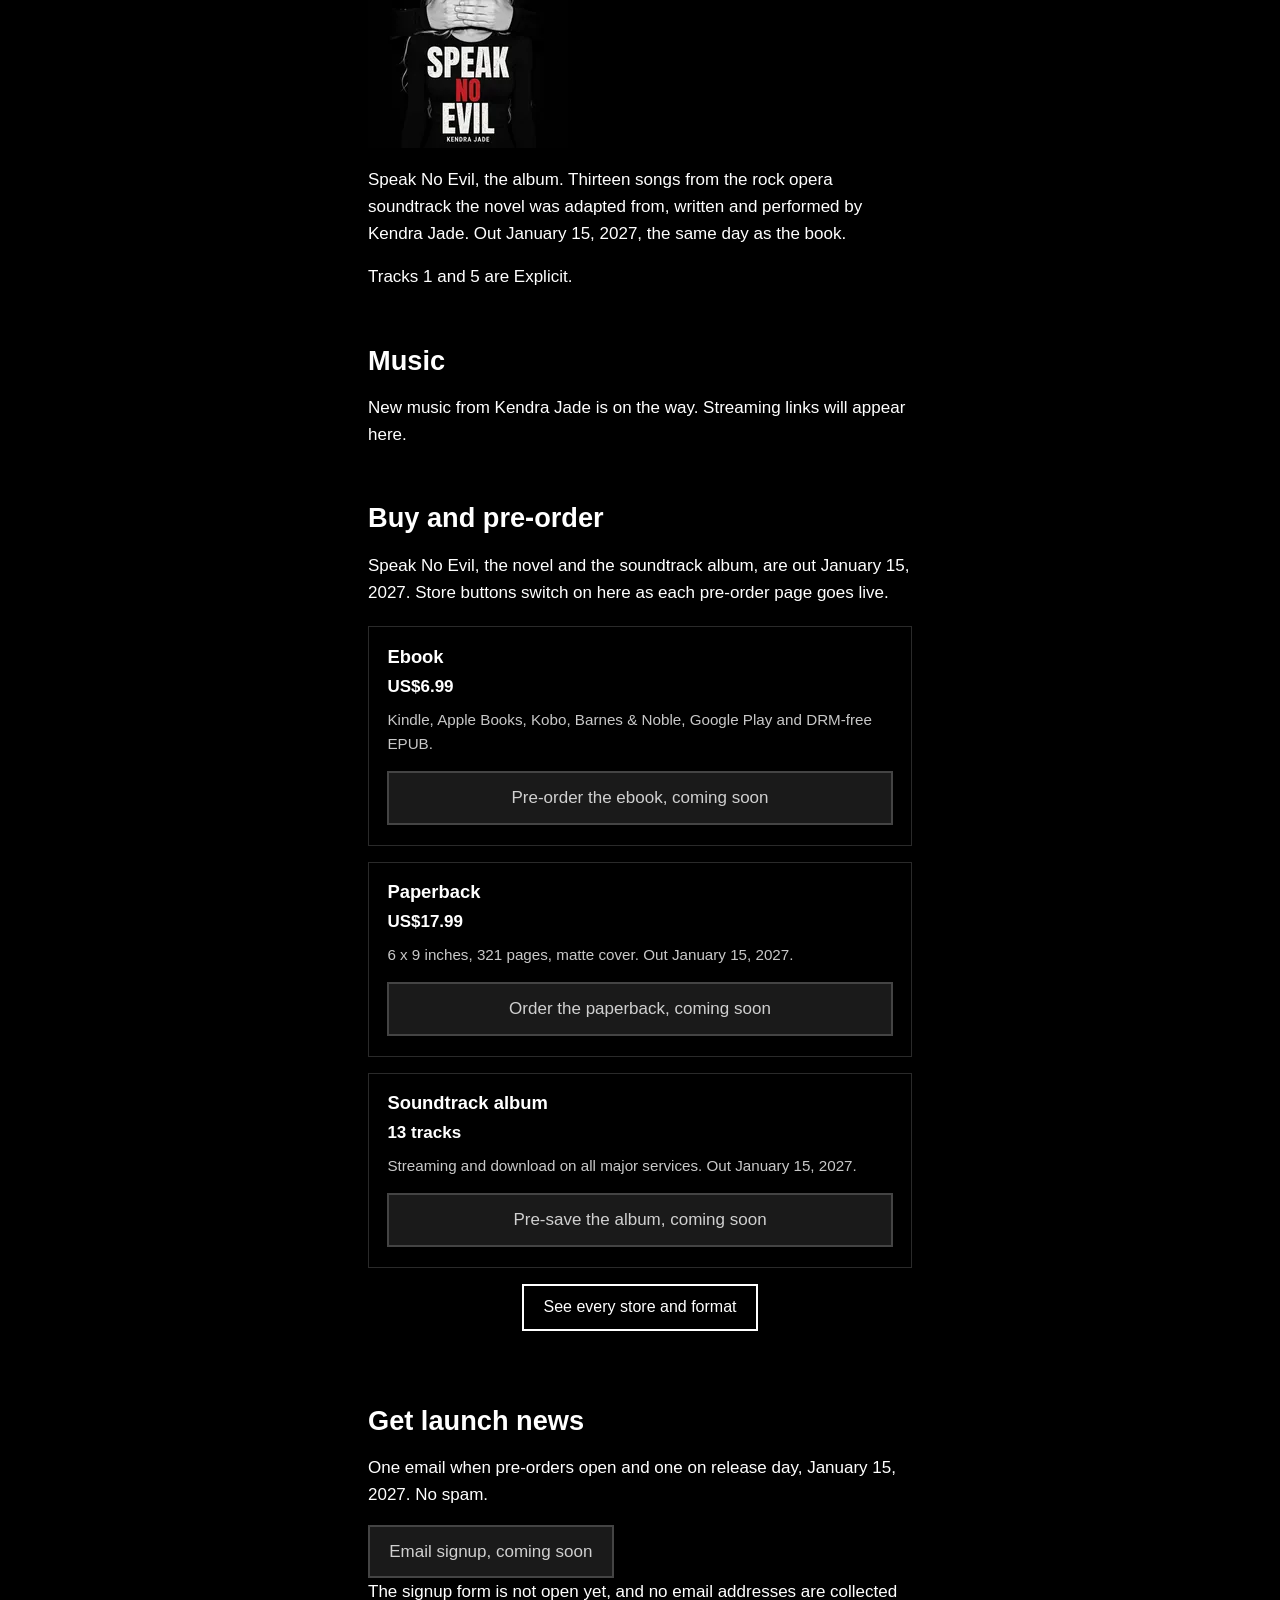
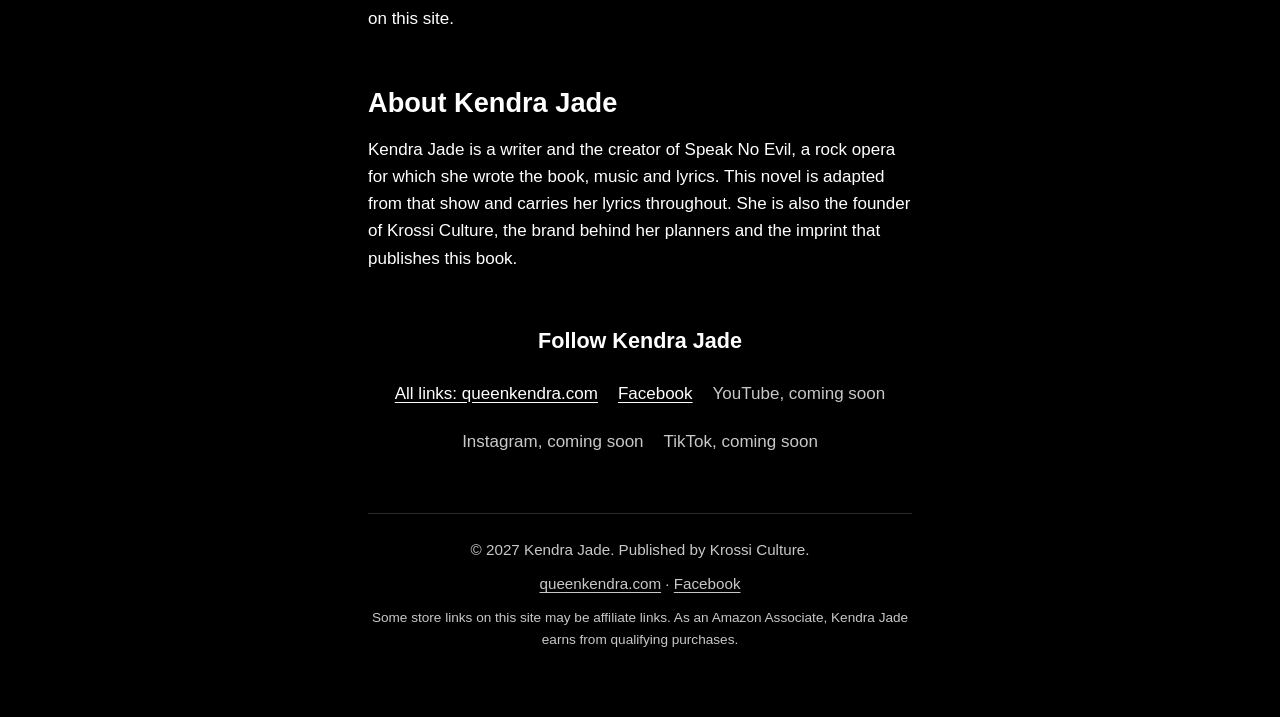
==== commit 9c36f56a: "Clarify that the launch news signup is a non-collecting placeholder; signup without hyphen" ====
--- a/index.html
+++ b/index.html
@@ -270,7 +270,8 @@
         <h2 id="updates-title">Get launch news</h2>
         <p>One email when pre-orders open and one on release day, January 15, 2027. No spam.</p>
         <!-- DRAFT: placeholder only. Replace with the free email form embed once Kendra picks the list (recommended: MailerLite free plan). Nothing is collected yet. -->
-        <span class="soon-btn" aria-disabled="true">Email sign-up, coming soon</span>
+        <span class="soon-btn" aria-disabled="true">Email signup, coming soon</span>
+        <p class="meta">The signup form is not open yet, and no email addresses are collected on this site.</p>
       </section>
 
       <section id="about" aria-labelledby="about-title">
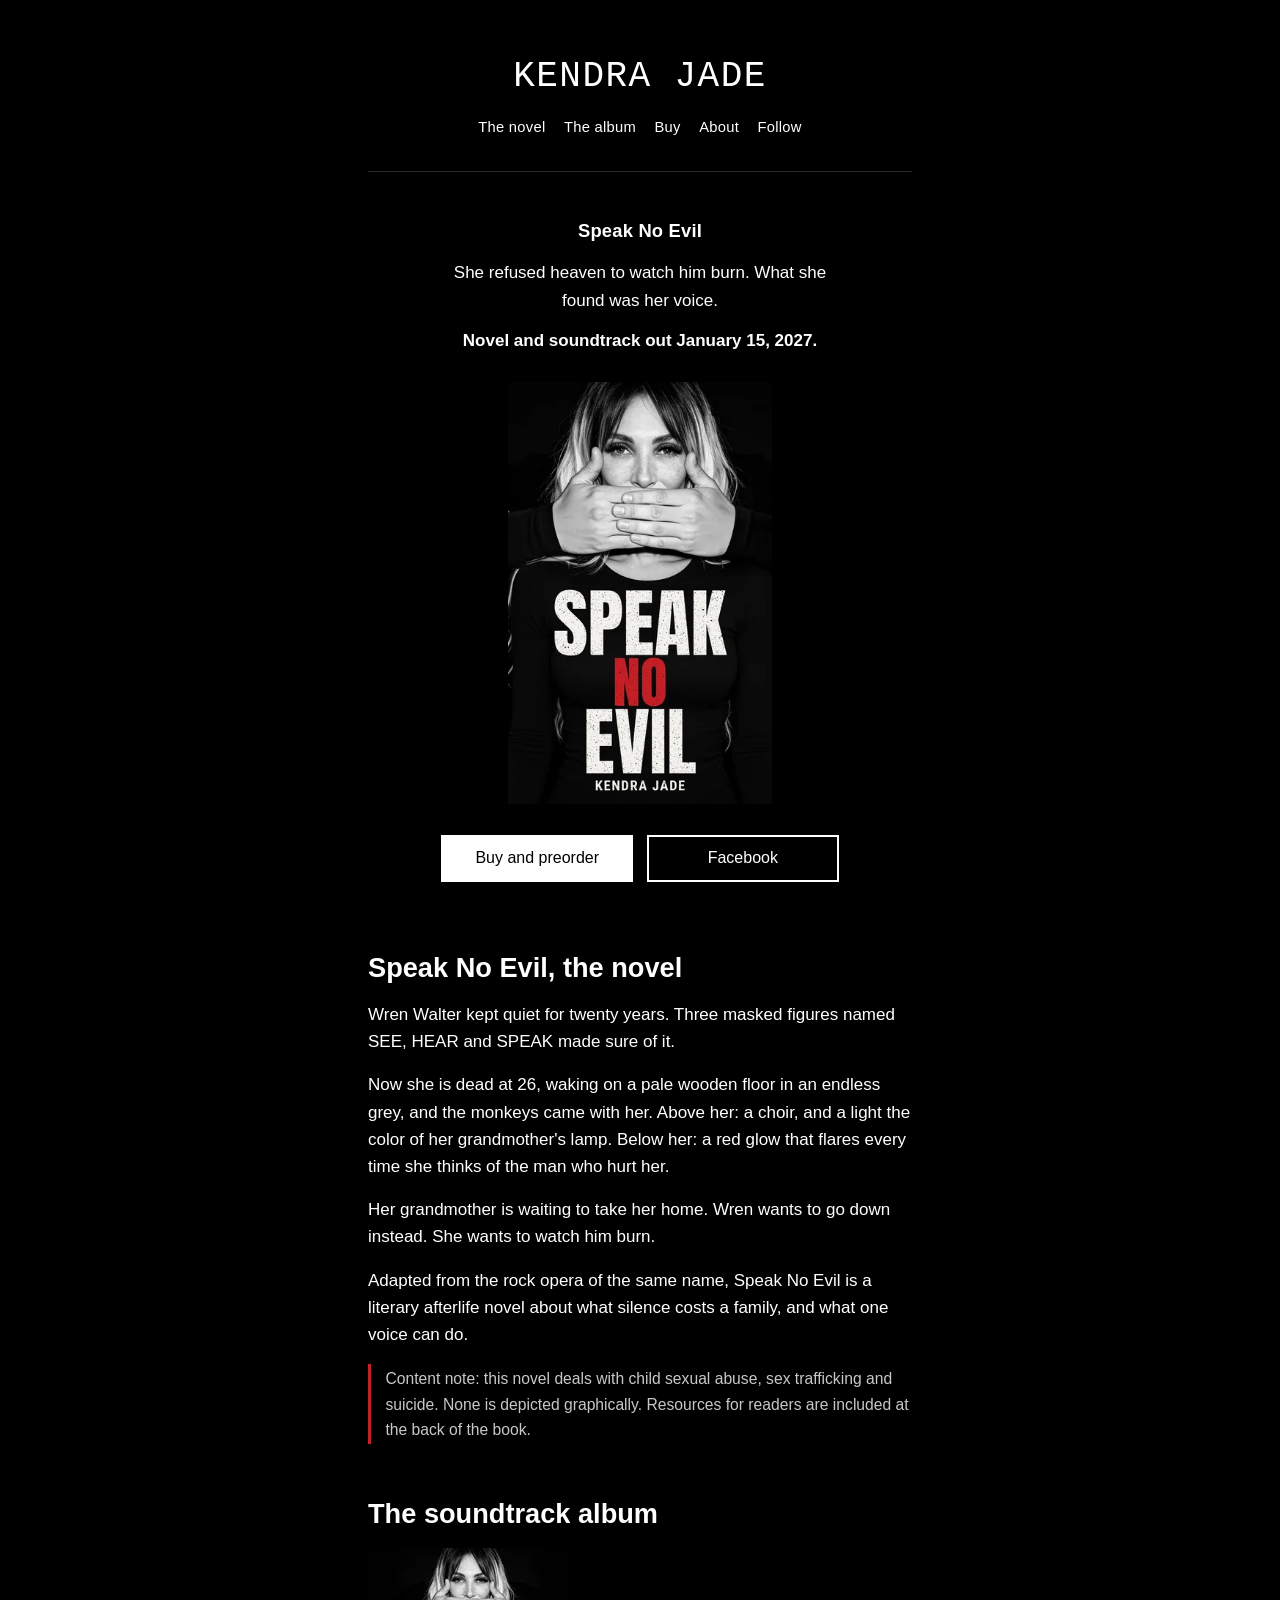
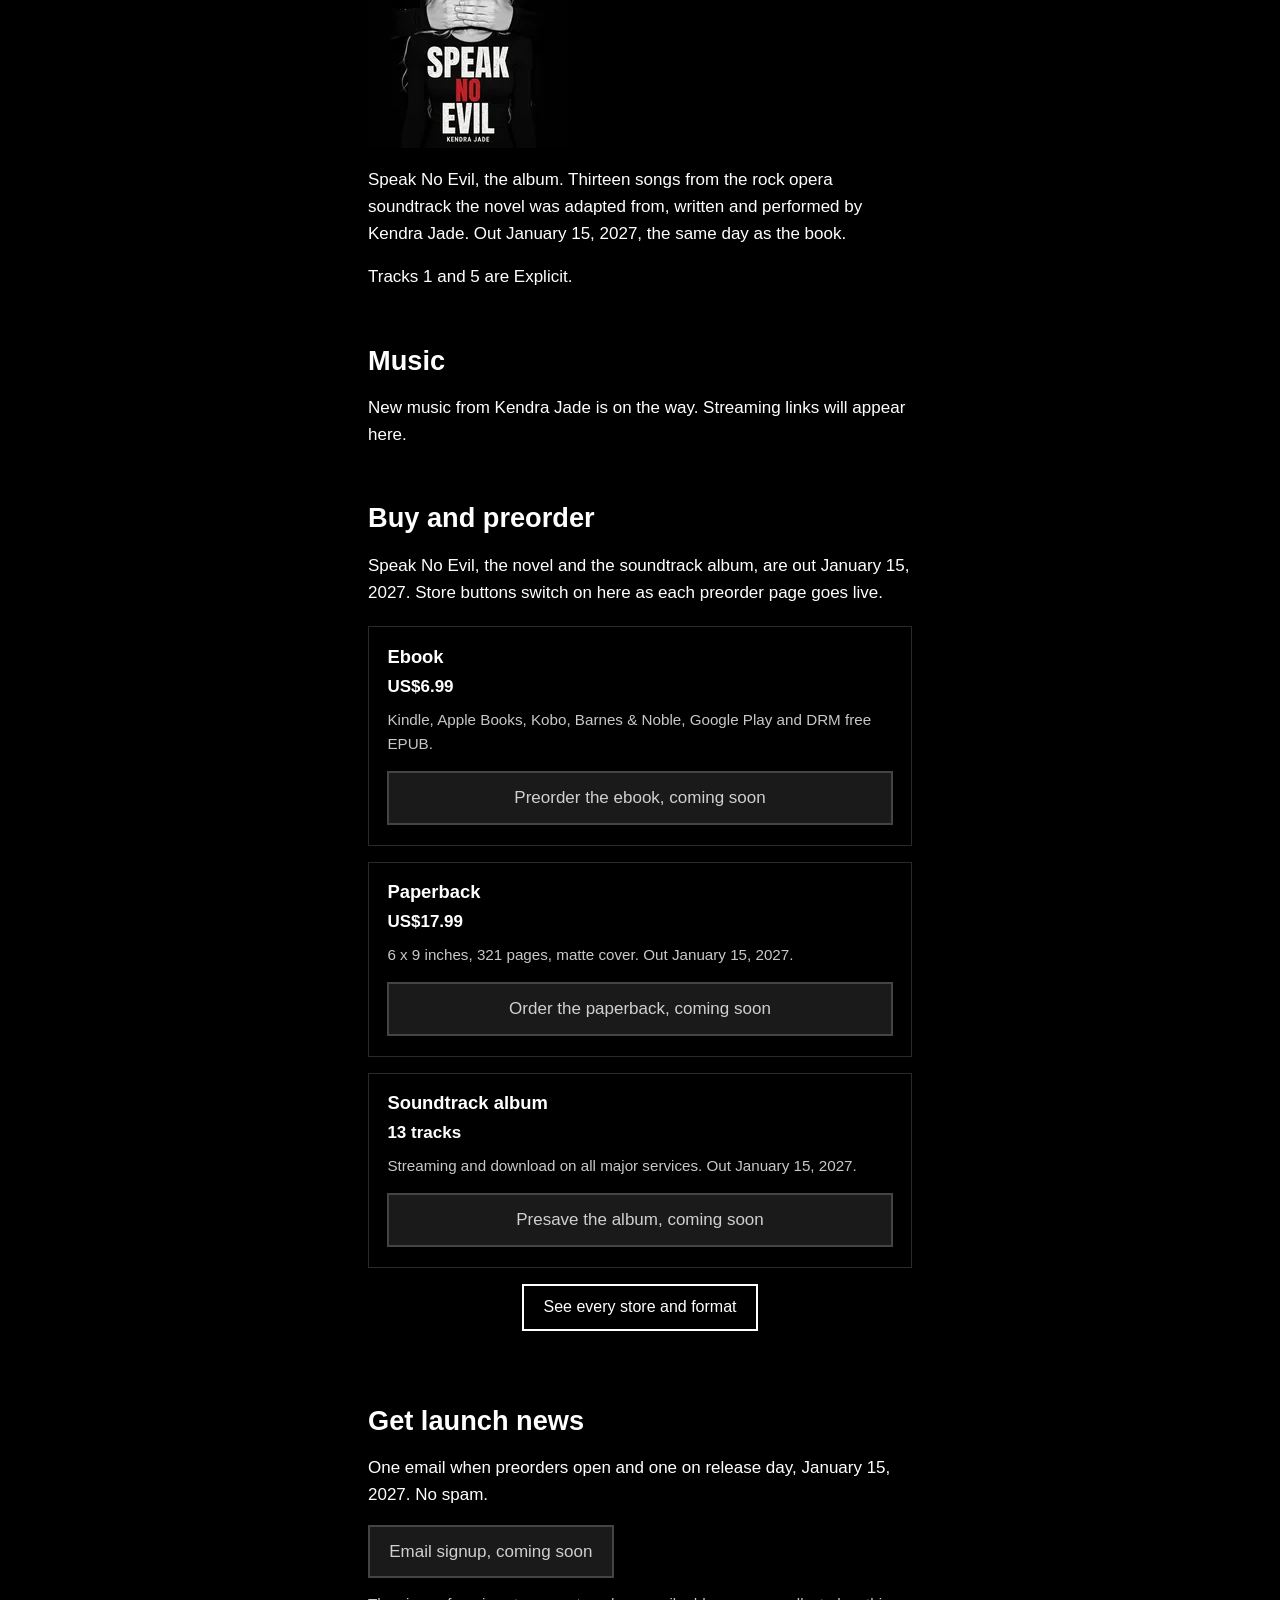
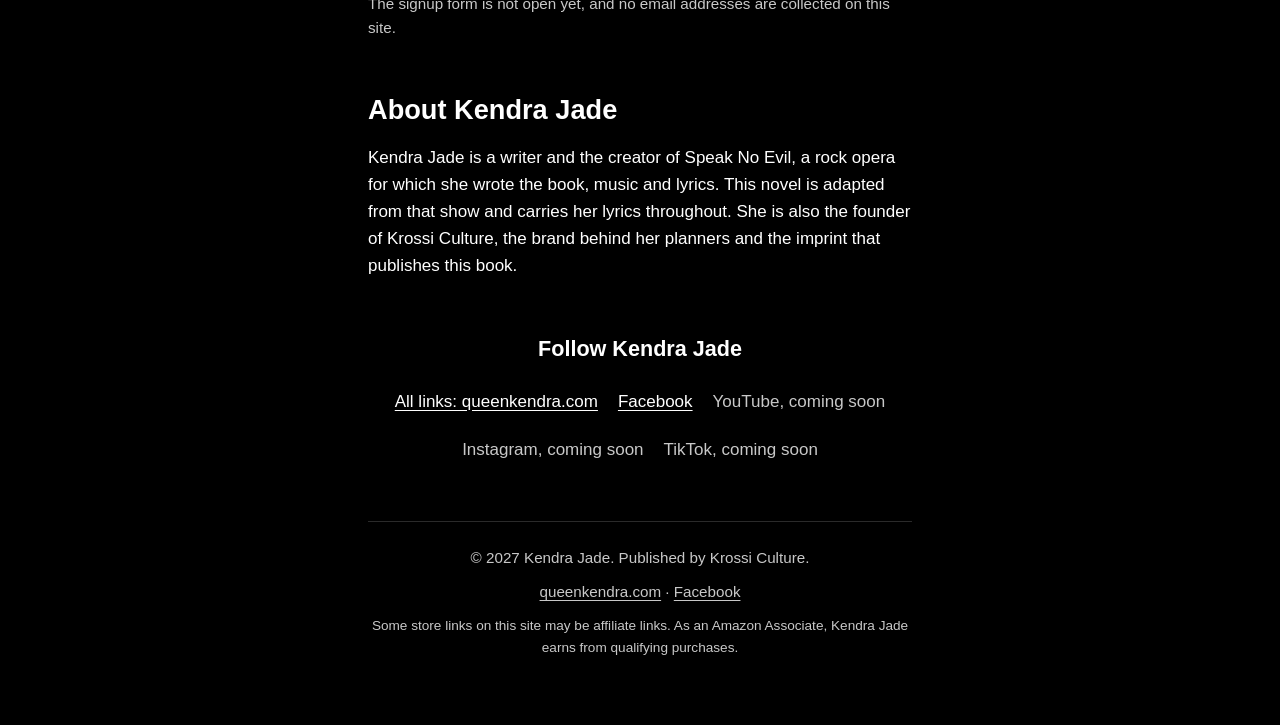
==== commit 97af9701: "Copy without dashes or hyphens: preorder, presave, DRM free, black and white, long sleeve, dead at 2" ====
--- a/index.html
+++ b/index.html
@@ -19,14 +19,14 @@
   <meta property="og:image:type" content="image/jpeg">
   <meta property="og:image:width" content="1200">
   <meta property="og:image:height" content="630">
-  <meta property="og:image:alt" content="Book cover for Speak No Evil by Kendra Jade: a black-and-white photo of a woman in a black long-sleeve top with her hands over her mouth, and a red NO.">
+  <meta property="og:image:alt" content="Book cover for Speak No Evil by Kendra Jade: a black and white photo of a woman in a black long sleeve top with her hands over her mouth, and a red NO.">
   <meta property="og:locale" content="en_US">
 
   <meta name="twitter:card" content="summary_large_image">
   <meta name="twitter:title" content="Kendra Jade | Speak No Evil, Novel and Soundtrack">
   <meta name="twitter:description" content="Speak No Evil by Kendra Jade: a literary afterlife novel and the rock opera soundtrack album it came from. Ebook, paperback and album out January 15, 2027.">
   <meta name="twitter:image" content="https://kendrajadeofficial.com/images/og-image.jpg">
-  <meta name="twitter:image:alt" content="Book cover for Speak No Evil by Kendra Jade: a black-and-white photo of a woman in a black long-sleeve top with her hands over her mouth, and a red NO.">
+  <meta name="twitter:image:alt" content="Book cover for Speak No Evil by Kendra Jade: a black and white photo of a woman in a black long sleeve top with her hands over her mouth, and a red NO.">
 
   <link rel="icon" href="favicon.ico" sizes="any">
   <link rel="icon" href="images/favicon.svg" type="image/svg+xml">
@@ -200,20 +200,20 @@
         <figure class="cover">
           <picture>
             <source type="image/webp" srcset="images/cover-360.webp 360w, images/cover-540.webp 540w, images/cover-800.webp 800w" sizes="(min-width: 640px) 16.5rem, (max-width: 360px) 13.5rem, 15.5rem">
-            <img src="images/cover-540.jpg" width="540" height="864" fetchpriority="high" alt="Book cover for Speak No Evil by Kendra Jade: a black-and-white photo of a woman in a black long-sleeve top with her hands over her mouth, and a red NO.">
+            <img src="images/cover-540.jpg" width="540" height="864" fetchpriority="high" alt="Book cover for Speak No Evil by Kendra Jade: a black and white photo of a woman in a black long sleeve top with her hands over her mouth, and a red NO.">
           </picture>
         </figure>
       </header>
 
       <div class="actions">
-        <a class="btn" href="shop/">Buy and pre-order</a>
+        <a class="btn" href="shop/">Buy and preorder</a>
         <a class="btn btn-ghost" href="https://www.facebook.com/kendrajadeofficial" rel="me noopener noreferrer" target="_blank">Facebook</a>
       </div>
 
       <section id="novel" aria-labelledby="novel-title">
         <h2 id="novel-title">Speak No Evil, the novel</h2>
         <p>Wren Walter kept quiet for twenty years. Three masked figures named SEE, HEAR and SPEAK made sure of it.</p>
-        <p>Now she is dead at twenty-six, waking on a pale wooden floor in an endless grey, and the monkeys came with her. Above her: a choir, and a light the color of her grandmother's lamp. Below her: a red glow that flares every time she thinks of the man who hurt her.</p>
+        <p>Now she is dead at 26, waking on a pale wooden floor in an endless grey, and the monkeys came with her. Above her: a choir, and a light the color of her grandmother's lamp. Below her: a red glow that flares every time she thinks of the man who hurt her.</p>
         <p>Her grandmother is waiting to take her home. Wren wants to go down instead. She wants to watch him burn.</p>
         <p>Adapted from the rock opera of the same name, Speak No Evil is a literary afterlife novel about what silence costs a family, and what one voice can do.</p>
         <p class="note">Content note: this novel deals with child sexual abuse, sex trafficking and suicide. None is depicted graphically. Resources for readers are included at the back of the book.</p>
@@ -224,7 +224,7 @@
         <div class="album-block">
           <picture>
             <source type="image/webp" srcset="images/album-200.webp 200w, images/album-400.webp 400w, images/album-600.webp 600w" sizes="12.5rem">
-            <img class="album-art" src="images/album-400.jpg" width="400" height="400" loading="lazy" decoding="async" alt="Album cover for Speak No Evil by Kendra Jade: a black-and-white photo of a woman in a black long-sleeve top with her hands over her mouth, and a red NO.">
+            <img class="album-art" src="images/album-400.jpg" width="400" height="400" loading="lazy" decoding="async" alt="Album cover for Speak No Evil by Kendra Jade: a black and white photo of a woman in a black long sleeve top with her hands over her mouth, and a red NO.">
           </picture>
           <div>
             <p>Speak No Evil, the album. Thirteen songs from the rock opera soundtrack the novel was adapted from, written and performed by Kendra Jade. Out January 15, 2027, the same day as the book.</p>
@@ -239,14 +239,14 @@
       </section>
 
       <section id="buy" aria-labelledby="buy-title">
-        <h2 id="buy-title">Buy and pre-order</h2>
-        <p>Speak No Evil, the novel and the soundtrack album, are out January 15, 2027. Store buttons switch on here as each pre-order page goes live.</p>
+        <h2 id="buy-title">Buy and preorder</h2>
+        <p>Speak No Evil, the novel and the soundtrack album, are out January 15, 2027. Store buttons switch on here as each preorder page goes live.</p>
         <div class="buy-grid">
           <article class="buy-card" aria-labelledby="home-ebook-title">
             <h3 id="home-ebook-title">Ebook</h3>
             <p class="price">US$6.99</p>
-            <p class="meta">Kindle, Apple Books, Kobo, Barnes &amp; Noble, Google Play and DRM-free EPUB.</p>
-            <span class="soon-btn" aria-disabled="true">Pre-order the ebook, coming soon</span>
+            <p class="meta">Kindle, Apple Books, Kobo, Barnes &amp; Noble, Google Play and DRM free EPUB.</p>
+            <span class="soon-btn" aria-disabled="true">Preorder the ebook, coming soon</span>
           </article>
           <article class="buy-card" aria-labelledby="home-paperback-title">
             <h3 id="home-paperback-title">Paperback</h3>
@@ -258,7 +258,7 @@
             <h3 id="home-album-title">Soundtrack album</h3>
             <p class="price">13 tracks</p>
             <p class="meta">Streaming and download on all major services. Out January 15, 2027.</p>
-            <span class="soon-btn" aria-disabled="true">Pre-save the album, coming soon</span>
+            <span class="soon-btn" aria-disabled="true">Presave the album, coming soon</span>
           </article>
         </div>
         <div class="actions">
@@ -268,7 +268,7 @@
 
       <section id="updates" aria-labelledby="updates-title">
         <h2 id="updates-title">Get launch news</h2>
-        <p>One email when pre-orders open and one on release day, January 15, 2027. No spam.</p>
+        <p>One email when preorders open and one on release day, January 15, 2027. No spam.</p>
         <!-- DRAFT: placeholder only. Replace with the free email form embed once Kendra picks the list (recommended: MailerLite free plan). Nothing is collected yet. -->
         <span class="soon-btn" aria-disabled="true">Email signup, coming soon</span>
         <p class="meta">The signup form is not open yet, and no email addresses are collected on this site.</p>
--- a/css/styles.css
+++ b/css/styles.css
@@ -349,6 +349,12 @@
   color: var(--muted);
 }
 
+#updates .meta {
+  color: var(--muted);
+  font-size: 0.95rem;
+  margin-top: 0.85rem;
+}
+
 .disclosure {
   font-size: 0.85rem;
 }
